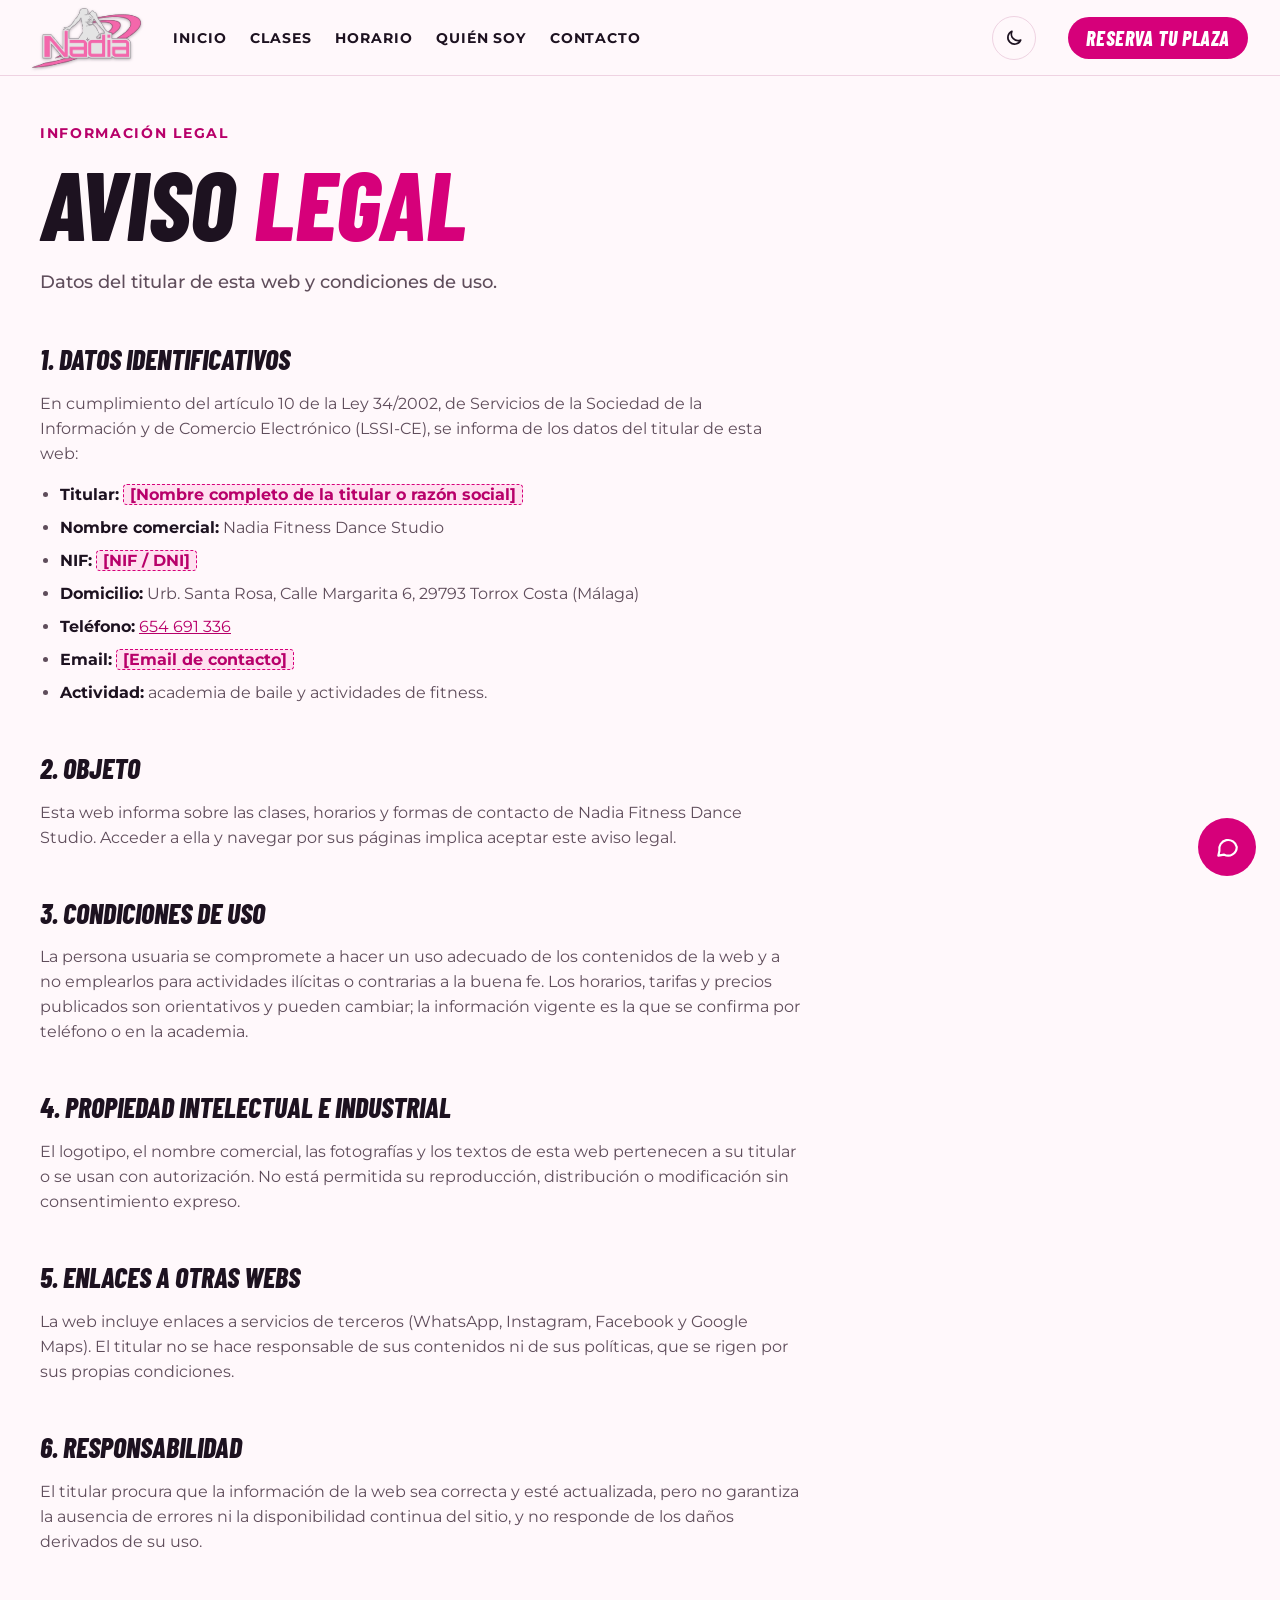
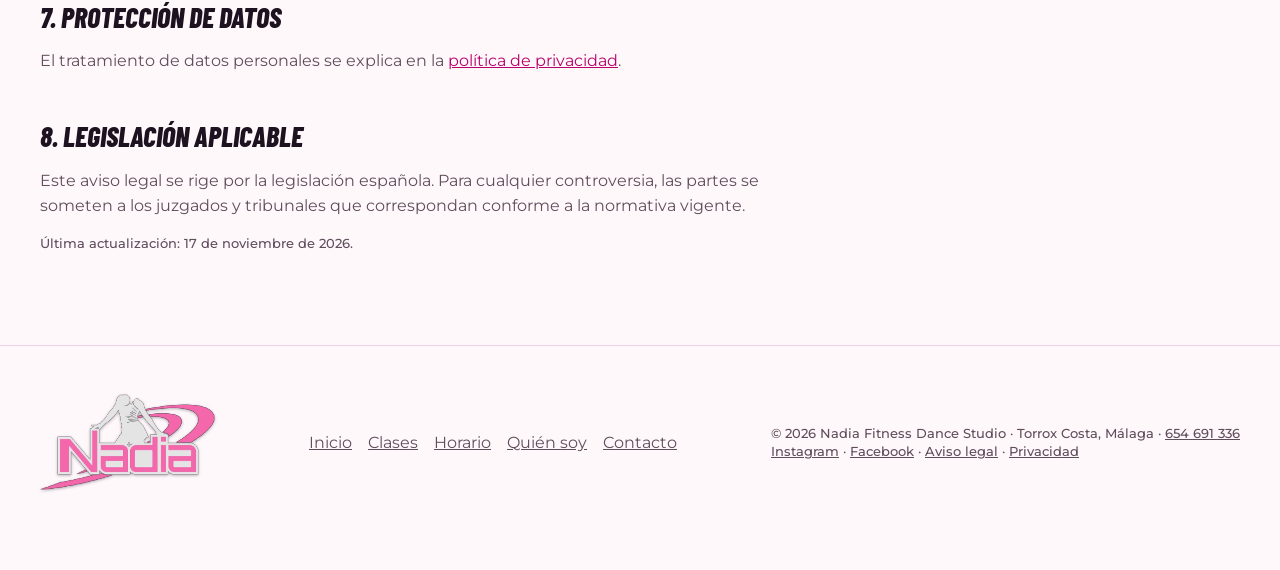
==== aviso-legal/index.html @ 94bebc9e "Softer dark background and no accent collisions in headings - Dark theme: #050505 -> #161215 (bg), #" ====
<!doctype html>
<html lang="es">
<head>
<meta charset="utf-8">
<meta name="viewport" content="width=device-width, initial-scale=1">
<title>Aviso legal | Nadia Fitness Dance Studio</title>
<meta name="description" content="Aviso legal de la web de Nadia Fitness Dance Studio, academia de baile y fitness en Torrox Costa (Málaga).">
<link rel="canonical" href="https://negimaru.github.io/nadia-fitness/aviso-legal/">
<!-- TODO: remove noindex once the placeholders are filled in -->
<meta name="robots" content="noindex">
<meta name="theme-color" content="#161215">
<meta property="og:type" content="website">
<meta property="og:locale" content="es_ES">
<meta property="og:site_name" content="Nadia Fitness Dance Studio">
<meta property="og:title" content="Aviso legal | Nadia Fitness Dance Studio">
<meta property="og:description" content="Aviso legal de la web de Nadia Fitness Dance Studio, academia de baile y fitness en Torrox Costa (Málaga).">
<meta property="og:url" content="https://negimaru.github.io/nadia-fitness/aviso-legal/">
<meta property="og:image" content="https://negimaru.github.io/nadia-fitness/assets/img/og-nadia-fitness.jpg">
<meta property="og:image:width" content="1200">
<meta property="og:image:height" content="630">
<meta property="og:image:alt" content="Logotipo de Nadia Fitness Dance Studio sobre bailarines">
<meta name="twitter:card" content="summary_large_image">
<link rel="icon" href="../assets/img/favicon.svg?v=2" type="image/svg+xml">
<link rel="apple-touch-icon" href="../assets/img/apple-touch-icon.png">
<link rel="manifest" href="../site.webmanifest">
<script>try{var t=localStorage.getItem("nf-theme");if(t)document.documentElement.setAttribute("data-theme",t)}catch(e){}</script>
<link rel="preload" href="../assets/fonts/montserrat-var-normal-latin.woff2" as="font" type="font/woff2" crossorigin>
<link rel="preload" href="../assets/fonts/barlow-condensed-800-italic-latin.woff2" as="font" type="font/woff2" crossorigin>
<link rel="stylesheet" href="../assets/css/fonts.css?v=1">
<link rel="stylesheet" href="../assets/css/styles.css?v=19">
<script type="application/ld+json">{"@context": "https://schema.org", "@type": "SportsActivityLocation", "name": "Nadia Fitness Dance Studio", "description": "Academia de baile y fitness en Torrox Costa: grupos de dance por niveles, Fitdance, PowerHIIT y Aquafitness.", "url": "https://negimaru.github.io/nadia-fitness/", "telephone": "+34654691336", "image": "https://negimaru.github.io/nadia-fitness/assets/img/og-nadia-fitness.jpg", "address": {"@type": "PostalAddress", "streetAddress": "Urb. Santa Rosa, Calle Margarita 6", "postalCode": "29793", "addressLocality": "Torrox Costa", "addressRegion": "Málaga", "addressCountry": "ES"}, "geo": {"@type": "GeoCoordinates", "latitude": 36.734952643097586, "longitude": -3.973681796403784}, "hasMap": "https://maps.app.goo.gl/jp69zpacG6Zni4Du5", "openingHoursSpecification": [{"@type": "OpeningHoursSpecification", "dayOfWeek": ["Monday", "Tuesday", "Wednesday", "Thursday", "Friday"], "opens": "09:30", "closes": "21:30"}], "areaServed": ["Torrox", "Torrox Costa", "Nerja", "Algarrobo"], "sameAs": ["https://www.instagram.com/nadiafitnessdancestudio/", "https://www.facebook.com/profile.php?id=61571423443783"]}</script>
</head>
<body>
<a class="skip" href="#main">Saltar al contenido</a>
<header class="nf-nav">
<a class="nf-logo" href="../"><img src="../assets/img/logo.png?v=3" alt="Nadia Fitness Dance Studio, inicio" width="110" height="60"></a>
<nav aria-label="Principal" style="display:contents">
<button class="nf-menu" type="button" aria-expanded="false" aria-controls="menu" aria-label="Abrir menú"><svg viewBox="0 0 24 24" fill="none" stroke="currentColor" stroke-width="2" stroke-linecap="round" aria-hidden="true"><path d="M4 7h16M4 12h16M4 17h16"/></svg></button>
<ul id="menu">
<li><a href="../">Inicio</a></li>
<li><a href="../clases/">Clases</a></li>
<li><a href="../horario/">Horario</a></li>
<li><a href="../quien-soy/">Quién soy</a></li>
<li><a href="../contacto/">Contacto</a></li>
</ul>
</nav>
<button class="nf-theme" type="button" aria-label="Cambiar modo de color"><svg class="i-sun" viewBox="0 0 24 24" fill="none" stroke="currentColor" stroke-width="2" stroke-linecap="round" aria-hidden="true"><circle cx="12" cy="12" r="4"/><path d="M12 2v2M12 20v2M4.9 4.9l1.4 1.4M17.7 17.7l1.4 1.4M2 12h2M20 12h2M4.9 19.1l1.4-1.4M17.7 6.3l1.4-1.4"/></svg><svg class="i-moon" viewBox="0 0 24 24" fill="none" stroke="currentColor" stroke-width="2" stroke-linecap="round" stroke-linejoin="round" aria-hidden="true"><path d="M20 14.5A8 8 0 0 1 9.5 4a8 8 0 1 0 10.5 10.5z"/></svg></button>
<a class="nf-btn nf-btn-primary nf-btn-sm nf-nav-cta" href="../contacto/">Reserva tu plaza</a>
</header>
<main id="main">
<section class="nf-page-hero"><div class="nf-wrap">
<p class="nf-eyebrow">Información legal</p>
<h1 class="nf-d nf-h1">Aviso <span class="nf-pink">legal</span></h1>
<p class="nf-lead">Datos del titular de esta web y condiciones de uso.</p>
</div></section>
<section class="nf-section"><div class="nf-wrap nf-prose">
<!-- TODO: fill in the highlighted placeholders (.nf-placeholder) with the owner's details -->
<h2>1. Datos identificativos</h2>
<p>En cumplimiento del artículo 10 de la Ley 34/2002, de Servicios de la Sociedad de la Información y de Comercio Electrónico (LSSI-CE), se informa de los datos del titular de esta web:</p>
<ul>
<li><b>Titular:</b> <mark class="nf-placeholder">[Nombre completo de la titular o razón social]</mark></li>
<li><b>Nombre comercial:</b> Nadia Fitness Dance Studio</li>
<li><b>NIF:</b> <mark class="nf-placeholder">[NIF / DNI]</mark></li>
<li><b>Domicilio:</b> Urb. Santa Rosa, Calle Margarita 6, 29793 Torrox Costa (Málaga)</li>
<li><b>Teléfono:</b> <a href="tel:+34654691336">654 691 336</a></li>
<li><b>Email:</b> <mark class="nf-placeholder">[Email de contacto]</mark></li>
<li><b>Actividad:</b> academia de baile y actividades de fitness.</li>
</ul>
<h2>2. Objeto</h2>
<p>Esta web informa sobre las clases, horarios y formas de contacto de Nadia Fitness Dance Studio. Acceder a ella y navegar por sus páginas implica aceptar este aviso legal.</p>
<h2>3. Condiciones de uso</h2>
<p>La persona usuaria se compromete a hacer un uso adecuado de los contenidos de la web y a no emplearlos para actividades ilícitas o contrarias a la buena fe. Los horarios, tarifas y precios publicados son orientativos y pueden cambiar; la información vigente es la que se confirma por teléfono o en la academia.</p>
<h2>4. Propiedad intelectual e industrial</h2>
<p>El logotipo, el nombre comercial, las fotografías y los textos de esta web pertenecen a su titular o se usan con autorización. No está permitida su reproducción, distribución o modificación sin consentimiento expreso.</p>
<h2>5. Enlaces a otras webs</h2>
<p>La web incluye enlaces a servicios de terceros (WhatsApp, Instagram, Facebook y Google Maps). El titular no se hace responsable de sus contenidos ni de sus políticas, que se rigen por sus propias condiciones.</p>
<h2>6. Responsabilidad</h2>
<p>El titular procura que la información de la web sea correcta y esté actualizada, pero no garantiza la ausencia de errores ni la disponibilidad continua del sitio, y no responde de los daños derivados de su uso.</p>
<h2>7. Protección de datos</h2>
<p>El tratamiento de datos personales se explica en la <a href="../privacidad/">política de privacidad</a>.</p>
<h2>8. Legislación aplicable</h2>
<p>Este aviso legal se rige por la legislación española. Para cualquier controversia, las partes se someten a los juzgados y tribunales que correspondan conforme a la normativa vigente.</p>
<p class="nf-small">Última actualización: 17 de noviembre de 2026.</p>
</div></section>
</main>
<footer class="nf-footer">
<div class="nf-wrap nf-footer-in">
<a class="nf-logo nf-logo-footer" href="../"><img src="../assets/img/logo.png?v=3" alt="Nadia Fitness Dance Studio, inicio" width="176" height="96"></a>
<nav aria-label="Pie"><ul><li><a href="../">Inicio</a></li><li><a href="../clases/">Clases</a></li><li><a href="../horario/">Horario</a></li><li><a href="../quien-soy/">Quién soy</a></li><li><a href="../contacto/">Contacto</a></li></ul></nav>
<p class="nf-small">© <span id="year">2026</span> Nadia Fitness Dance Studio · Torrox Costa, Málaga · <a href="tel:+34654691336">654 691 336</a><br>
<a href="https://www.instagram.com/nadiafitnessdancestudio/" rel="noopener">Instagram</a> · <a href="https://www.facebook.com/profile.php?id=61571423443783" rel="noopener">Facebook</a> · <a href="../aviso-legal/">Aviso legal</a> · <a href="../privacidad/">Privacidad</a></p>
</div>
</footer>
<a class="nf-fab" href="https://wa.me/34654691336?text=%C2%A1Hola!%20Quiero%20informaci%C3%B3n%20sobre%20las%20clases." target="_blank" rel="noopener" aria-label="Escríbenos por WhatsApp"><svg viewBox="0 0 24 24" fill="none" stroke="currentColor" stroke-width="2" stroke-linecap="round" stroke-linejoin="round" aria-hidden="true"><path d="M21 12a8 8 0 0 1-11.6 7.1L4 20l1-4.6A8 8 0 1 1 21 12z"/></svg></a>
<nav class="nf-mbar" aria-label="Contacto rápido">
<a class="nf-mbar-call" href="tel:+34654691336"><svg viewBox="0 0 24 24" fill="none" stroke="currentColor" stroke-width="2.2" stroke-linecap="round" stroke-linejoin="round" aria-hidden="true"><path d="M5 4h4l2 5-2.5 1.5a11 11 0 0 0 5 5L15 13l5 2v4a2 2 0 0 1-2 2A16 16 0 0 1 3 6a2 2 0 0 1 2-2z"/></svg><span>Llamar</span></a>
<a class="nf-mbar-wa" href="https://wa.me/34654691336?text=%C2%A1Hola!%20Quiero%20informaci%C3%B3n%20sobre%20las%20clases." target="_blank" rel="noopener"><svg viewBox="0 0 24 24" fill="none" stroke="currentColor" stroke-width="2" stroke-linecap="round" stroke-linejoin="round" aria-hidden="true"><path d="M21 12a8 8 0 0 1-11.6 7.1L4 20l1-4.6A8 8 0 1 1 21 12z"/></svg><span>WhatsApp</span></a>
</nav>
<script src="../assets/js/main.js?v=9" defer></script>
</body>
</html>
---- assets/css/fonts.css ----
/* Self-hosted Google Fonts (SIL Open Font License 1.1): Barlow Condensed, Montserrat. Subsets: latin, latin-ext. */
/* latin-ext */
@font-face {
  font-family: 'Barlow Condensed';
  font-style: italic;
  font-weight: 700;
  font-display: swap;
  src: url(../fonts/barlow-condensed-700-italic-latin-ext.woff2) format('woff2');
  unicode-range: U+0100-02BA, U+02BD-02C5, U+02C7-02CC, U+02CE-02D7, U+02DD-02FF, U+0304, U+0308, U+0329, U+1D00-1DBF, U+1E00-1E9F, U+1EF2-1EFF, U+2020, U+20A0-20AB, U+20AD-20C4, U+2113, U+2C60-2C7F, U+A720-A7FF;
}
/* latin */
@font-face {
  font-family: 'Barlow Condensed';
  font-style: italic;
  font-weight: 700;
  font-display: swap;
  src: url(../fonts/barlow-condensed-700-italic-latin.woff2) format('woff2');
  unicode-range: U+0000-00FF, U+0131, U+0152-0153, U+02BB-02BC, U+02C6, U+02DA, U+02DC, U+0304, U+0308, U+0329, U+2000-206F, U+20AC, U+2122, U+2191, U+2193, U+2212, U+2215, U+FEFF, U+FFFD;
}
/* latin-ext */
@font-face {
  font-family: 'Barlow Condensed';
  font-style: italic;
  font-weight: 800;
  font-display: swap;
  src: url(../fonts/barlow-condensed-800-italic-latin-ext.woff2) format('woff2');
  unicode-range: U+0100-02BA, U+02BD-02C5, U+02C7-02CC, U+02CE-02D7, U+02DD-02FF, U+0304, U+0308, U+0329, U+1D00-1DBF, U+1E00-1E9F, U+1EF2-1EFF, U+2020, U+20A0-20AB, U+20AD-20C4, U+2113, U+2C60-2C7F, U+A720-A7FF;
}
/* latin */
@font-face {
  font-family: 'Barlow Condensed';
  font-style: italic;
  font-weight: 800;
  font-display: swap;
  src: url(../fonts/barlow-condensed-800-italic-latin.woff2) format('woff2');
  unicode-range: U+0000-00FF, U+0131, U+0152-0153, U+02BB-02BC, U+02C6, U+02DA, U+02DC, U+0304, U+0308, U+0329, U+2000-206F, U+20AC, U+2122, U+2191, U+2193, U+2212, U+2215, U+FEFF, U+FFFD;
}
/* latin-ext */
@font-face {
  font-family: 'Barlow Condensed';
  font-style: normal;
  font-weight: 700;
  font-display: swap;
  src: url(../fonts/barlow-condensed-700-normal-latin-ext.woff2) format('woff2');
  unicode-range: U+0100-02BA, U+02BD-02C5, U+02C7-02CC, U+02CE-02D7, U+02DD-02FF, U+0304, U+0308, U+0329, U+1D00-1DBF, U+1E00-1E9F, U+1EF2-1EFF, U+2020, U+20A0-20AB, U+20AD-20C4, U+2113, U+2C60-2C7F, U+A720-A7FF;
}
/* latin */
@font-face {
  font-family: 'Barlow Condensed';
  font-style: normal;
  font-weight: 700;
  font-display: swap;
  src: url(../fonts/barlow-condensed-700-normal-latin.woff2) format('woff2');
  unicode-range: U+0000-00FF, U+0131, U+0152-0153, U+02BB-02BC, U+02C6, U+02DA, U+02DC, U+0304, U+0308, U+0329, U+2000-206F, U+20AC, U+2122, U+2191, U+2193, U+2212, U+2215, U+FEFF, U+FFFD;
}
/* latin-ext */
@font-face {
  font-family: 'Barlow Condensed';
  font-style: normal;
  font-weight: 800;
  font-display: swap;
  src: url(../fonts/barlow-condensed-800-normal-latin-ext.woff2) format('woff2');
  unicode-range: U+0100-02BA, U+02BD-02C5, U+02C7-02CC, U+02CE-02D7, U+02DD-02FF, U+0304, U+0308, U+0329, U+1D00-1DBF, U+1E00-1E9F, U+1EF2-1EFF, U+2020, U+20A0-20AB, U+20AD-20C4, U+2113, U+2C60-2C7F, U+A720-A7FF;
}
/* latin */
@font-face {
  font-family: 'Barlow Condensed';
  font-style: normal;
  font-weight: 800;
  font-display: swap;
  src: url(../fonts/barlow-condensed-800-normal-latin.woff2) format('woff2');
  unicode-range: U+0000-00FF, U+0131, U+0152-0153, U+02BB-02BC, U+02C6, U+02DA, U+02DC, U+0304, U+0308, U+0329, U+2000-206F, U+20AC, U+2122, U+2191, U+2193, U+2212, U+2215, U+FEFF, U+FFFD;
}
/* latin-ext */
@font-face {
  font-family: 'Montserrat';
  font-style: normal;
  font-weight: 400;
  font-display: swap;
  src: url(../fonts/montserrat-var-normal-latin-ext.woff2) format('woff2');
  unicode-range: U+0100-02BA, U+02BD-02C5, U+02C7-02CC, U+02CE-02D7, U+02DD-02FF, U+0304, U+0308, U+0329, U+1D00-1DBF, U+1E00-1E9F, U+1EF2-1EFF, U+2020, U+20A0-20AB, U+20AD-20C4, U+2113, U+2C60-2C7F, U+A720-A7FF;
}
/* latin */
@font-face {
  font-family: 'Montserrat';
  font-style: normal;
  font-weight: 400;
  font-display: swap;
  src: url(../fonts/montserrat-var-normal-latin.woff2) format('woff2');
  unicode-range: U+0000-00FF, U+0131, U+0152-0153, U+02BB-02BC, U+02C6, U+02DA, U+02DC, U+0304, U+0308, U+0329, U+2000-206F, U+20AC, U+2122, U+2191, U+2193, U+2212, U+2215, U+FEFF, U+FFFD;
}
/* latin-ext */
@font-face {
  font-family: 'Montserrat';
  font-style: normal;
  font-weight: 500;
  font-display: swap;
  src: url(../fonts/montserrat-var-normal-latin-ext.woff2) format('woff2');
  unicode-range: U+0100-02BA, U+02BD-02C5, U+02C7-02CC, U+02CE-02D7, U+02DD-02FF, U+0304, U+0308, U+0329, U+1D00-1DBF, U+1E00-1E9F, U+1EF2-1EFF, U+2020, U+20A0-20AB, U+20AD-20C4, U+2113, U+2C60-2C7F, U+A720-A7FF;
}
/* latin */
@font-face {
  font-family: 'Montserrat';
  font-style: normal;
  font-weight: 500;
  font-display: swap;
  src: url(../fonts/montserrat-var-normal-latin.woff2) format('woff2');
  unicode-range: U+0000-00FF, U+0131, U+0152-0153, U+02BB-02BC, U+02C6, U+02DA, U+02DC, U+0304, U+0308, U+0329, U+2000-206F, U+20AC, U+2122, U+2191, U+2193, U+2212, U+2215, U+FEFF, U+FFFD;
}
/* latin-ext */
@font-face {
  font-family: 'Montserrat';
  font-style: normal;
  font-weight: 600;
  font-display: swap;
  src: url(../fonts/montserrat-var-normal-latin-ext.woff2) format('woff2');
  unicode-range: U+0100-02BA, U+02BD-02C5, U+02C7-02CC, U+02CE-02D7, U+02DD-02FF, U+0304, U+0308, U+0329, U+1D00-1DBF, U+1E00-1E9F, U+1EF2-1EFF, U+2020, U+20A0-20AB, U+20AD-20C4, U+2113, U+2C60-2C7F, U+A720-A7FF;
}
/* latin */
@font-face {
  font-family: 'Montserrat';
  font-style: normal;
  font-weight: 600;
  font-display: swap;
  src: url(../fonts/montserrat-var-normal-latin.woff2) format('woff2');
  unicode-range: U+0000-00FF, U+0131, U+0152-0153, U+02BB-02BC, U+02C6, U+02DA, U+02DC, U+0304, U+0308, U+0329, U+2000-206F, U+20AC, U+2122, U+2191, U+2193, U+2212, U+2215, U+FEFF, U+FFFD;
}
/* latin-ext */
@font-face {
  font-family: 'Montserrat';
  font-style: normal;
  font-weight: 700;
  font-display: swap;
  src: url(../fonts/montserrat-var-normal-latin-ext.woff2) format('woff2');
  unicode-range: U+0100-02BA, U+02BD-02C5, U+02C7-02CC, U+02CE-02D7, U+02DD-02FF, U+0304, U+0308, U+0329, U+1D00-1DBF, U+1E00-1E9F, U+1EF2-1EFF, U+2020, U+20A0-20AB, U+20AD-20C4, U+2113, U+2C60-2C7F, U+A720-A7FF;
}
/* latin */
@font-face {
  font-family: 'Montserrat';
  font-style: normal;
  font-weight: 700;
  font-display: swap;
  src: url(../fonts/montserrat-var-normal-latin.woff2) format('woff2');
  unicode-range: U+0000-00FF, U+0131, U+0152-0153, U+02BB-02BC, U+02C6, U+02DA, U+02DC, U+0304, U+0308, U+0329, U+2000-206F, U+20AC, U+2122, U+2191, U+2193, U+2212, U+2215, U+FEFF, U+FFFD;
}
/* latin-ext */
@font-face {
  font-family: 'Montserrat';
  font-style: normal;
  font-weight: 800;
  font-display: swap;
  src: url(../fonts/montserrat-var-normal-latin-ext.woff2) format('woff2');
  unicode-range: U+0100-02BA, U+02BD-02C5, U+02C7-02CC, U+02CE-02D7, U+02DD-02FF, U+0304, U+0308, U+0329, U+1D00-1DBF, U+1E00-1E9F, U+1EF2-1EFF, U+2020, U+20A0-20AB, U+20AD-20C4, U+2113, U+2C60-2C7F, U+A720-A7FF;
}
/* latin */
@font-face {
  font-family: 'Montserrat';
  font-style: normal;
  font-weight: 800;
  font-display: swap;
  src: url(../fonts/montserrat-var-normal-latin.woff2) format('woff2');
  unicode-range: U+0000-00FF, U+0131, U+0152-0153, U+02BB-02BC, U+02C6, U+02DA, U+02DC, U+0304, U+0308, U+0329, U+2000-206F, U+20AC, U+2122, U+2191, U+2193, U+2212, U+2215, U+FEFF, U+FFFD;
}
---- assets/css/styles.css ----
/* Nadia Fitness Dance Studio — site styles.
   Design tokens and components of the «Nadia Fitness» design system. */

/* ---------- Tokens ---------- */
:root {
  --bg: #161215; --bg-alt: #1D171B; --surface: #252025; --line: #3D3239;
  --ink: #ffffff; --ink-muted: #bfb8bc;
  --pink: #C92C7A; --on-pink: #ffffff; --pink-text: #F06AAE; --pink-light: #f05492; --on-pink-light: #000000; --pink-soft: #2e0a1f;
  --purple: #84006c; --on-purple: #ffffff; --violet: #c77dbf;
  --pill: #ddd9d9; --on-pill: #141014; --focus: #F06AAE;
  --black: #000000; --white: #ffffff;
  --font-display: "Barlow Condensed", "Arial Narrow", sans-serif;
  --font-sans: "Montserrat", system-ui, sans-serif;
  --space-1: 4px; --space-2: 8px; --space-3: 12px; --space-4: 16px; --space-6: 24px; --space-8: 32px; --space-12: 48px; --space-24: 96px;
  --radius-sm: 6px; --radius-lg: 20px; --radius-pill: 999px;
  --glow-pink: none; --glow-purple: none;
  --pink-hover: #ff7cbd; --on-violet: #000000; --halo: var(--purple); --empty: rgba(255,255,255,.07); --shadow: 0 8px 24px rgba(0,0,0,.45);
  --photo: radial-gradient(60% 55% at 50% 30%, var(--pink) 0%, var(--purple) 45%, var(--bg) 100%);
  --photo-aqua: radial-gradient(70% 60% at 50% 20%, var(--violet) 0%, var(--purple) 55%, var(--bg) 100%);
  --photo-bar: linear-gradient(var(--pink), var(--violet), var(--purple)); --photo-glow: var(--glow-pink);
  --map-filter: invert(.92) hue-rotate(180deg) saturate(.6) brightness(.95);
  color-scheme: dark;
  --container-max: 1200px; --nav-height: 76px; --skew: -10deg;
  --section-y: 80px; --section-y-tight: 56px; --head-gap: 32px;
}

/* Light theme: applied when the OS prefers light (and dark was not chosen), or when light is chosen with the toggle */
@media (prefers-color-scheme: light) {
  :root:not([data-theme="dark"]) {
    --bg: #fff8fb; --bg-alt: #fcecf4; --surface: #ffffff; --line: #efd3e2;
    --ink: #1d1220; --ink-muted: #5f4d5b;
    --pink: #d6007a; --on-pink: #ffffff; --pink-text: #b8006a; --pink-hover: #8f0052; --pink-light: #f05492; --on-pink-light: #000000; --pink-soft: #ffe1f0;
    --purple: #84006c; --on-purple: #ffffff; --violet: #9a4d92; --on-violet: #ffffff; --halo: #f6a9d3;
    --pill: #f3e7ee; --on-pill: #1d1220; --focus: #b8006a;
    --empty: rgba(29,18,32,.12); --shadow: 0 8px 22px rgba(120,0,80,.14);
    --glow-pink: none; --glow-purple: none;
    --photo: radial-gradient(55% 45% at 50% 22%, rgba(255,255,255,.85) 0%, rgba(255,255,255,0) 100%), radial-gradient(90% 75% at 50% 15%, #ff8cc6 0%, rgba(255,140,198,0) 70%), linear-gradient(170deg, #ffd9ec 0%, #fbc4e0 50%, #f3d3ec 100%);
  --photo-aqua: radial-gradient(55% 45% at 50% 22%, rgba(255,255,255,.85) 0%, rgba(255,255,255,0) 100%), radial-gradient(90% 75% at 50% 15%, #c9a6f0 0%, rgba(201,166,240,0) 70%), linear-gradient(170deg, #e7dcfb 0%, #d9ccf5 50%, #f0dcf0 100%);
  --photo-bar: linear-gradient(#ffffff, #ff8cc6 60%, #e05aa5); --photo-glow: 0 0 14px rgba(255,255,255,.9), 0 0 24px rgba(240,84,146,.45);
  --map-filter: none;
  color-scheme: light;
  }
}
:root[data-theme="light"] {
  --bg: #fff8fb; --bg-alt: #fcecf4; --surface: #ffffff; --line: #efd3e2;
  --ink: #1d1220; --ink-muted: #5f4d5b;
  --pink: #d6007a; --on-pink: #ffffff; --pink-text: #b8006a; --pink-hover: #8f0052; --pink-light: #f05492; --on-pink-light: #000000; --pink-soft: #ffe1f0;
  --purple: #84006c; --on-purple: #ffffff; --violet: #9a4d92; --on-violet: #ffffff; --halo: #f6a9d3;
  --pill: #f3e7ee; --on-pill: #1d1220; --focus: #b8006a;
  --empty: rgba(29,18,32,.12); --shadow: 0 8px 22px rgba(120,0,80,.14);
  --glow-pink: none; --glow-purple: none;
  --photo: radial-gradient(55% 45% at 50% 22%, rgba(255,255,255,.85) 0%, rgba(255,255,255,0) 100%), radial-gradient(90% 75% at 50% 15%, #ff8cc6 0%, rgba(255,140,198,0) 70%), linear-gradient(170deg, #ffd9ec 0%, #fbc4e0 50%, #f3d3ec 100%);
  --photo-aqua: radial-gradient(55% 45% at 50% 22%, rgba(255,255,255,.85) 0%, rgba(255,255,255,0) 100%), radial-gradient(90% 75% at 50% 15%, #c9a6f0 0%, rgba(201,166,240,0) 70%), linear-gradient(170deg, #e7dcfb 0%, #d9ccf5 50%, #f0dcf0 100%);
  --photo-bar: linear-gradient(#ffffff, #ff8cc6 60%, #e05aa5); --photo-glow: 0 0 14px rgba(255,255,255,.9), 0 0 24px rgba(240,84,146,.45);
  --map-filter: none;
  color-scheme: light;
}

/* ---------- Base ---------- */
*, *::before, *::after { box-sizing: border-box; }
html { scroll-behavior: smooth; }
body { margin: 0; font-family: var(--font-sans); font-size: 16px; line-height: 25px; color: var(--ink); background: var(--bg); -webkit-font-smoothing: antialiased; }
img { max-width: 100%; height: auto; }
a { color: var(--pink-text); }
a:hover { color: var(--pink-hover); }
:focus-visible { outline: 2px solid var(--focus); outline-offset: 2px; }
.sr-only { position: absolute; width: 1px; height: 1px; padding: 0; margin: -1px; overflow: hidden; clip: rect(0,0,0,0); white-space: nowrap; border: 0; }
.skip { position: absolute; left: -9999px; top: 0; z-index: 100; background: var(--pink); color: var(--on-pink); padding: 12px 16px; }
.skip:focus { left: 16px; top: 16px; }
@media (prefers-reduced-motion: reduce) { html { scroll-behavior: auto; } * { transition: none !important; } }

.nf-row { display: flex; flex-wrap: wrap; gap: var(--space-3); align-items: center; }

/* ---------- Typography ---------- */
.nf-d { font-family: var(--font-display); font-weight: 800; font-style: italic; text-transform: uppercase; margin: 0; }
.nf-h1 { font-size: 96px; line-height: 1.02; }
.nf-h2 { font-size: 64px; line-height: 1.05; }
.nf-h3 { font-size: 32px; line-height: 1; }
.nf-pink { color: var(--pink); }
.nf-eyebrow { font: 700 14px/18px var(--font-sans); letter-spacing: .12em; text-transform: uppercase; color: var(--pink-text); margin: 0 0 var(--space-3); }
.nf-lead { font-size: 18px; line-height: 28px; font-weight: 500; color: var(--ink-muted); margin: var(--space-4) 0 0; max-width: 620px; }
.nf-small { font-size: 13px; line-height: 18px; font-weight: 500; color: var(--ink-muted); }

/* ---------- Slanted tag ---------- */
.nf-tag { display: inline-block; background: var(--pink); color: var(--on-pink); transform: skewX(var(--skew)); padding: 6px 16px; border-radius: 4px; }
.nf-tag > span { display: inline-block; transform: skewX(10deg); font: italic 800 20px/1 var(--font-display); text-transform: uppercase; letter-spacing: .02em; }
.nf-tag-outline { background: transparent; box-shadow: inset 0 0 0 2px var(--pink); color: var(--ink); }

/* ---------- Buttons ---------- */
.nf-btn { display: inline-flex; align-items: center; justify-content: center; gap: var(--space-2); height: 52px; padding: 0 var(--space-6); border-radius: var(--radius-pill); border: 2px solid transparent; font: italic 800 20px/1 var(--font-display); text-transform: uppercase; letter-spacing: .03em; text-decoration: none; cursor: pointer; transition: transform .15s ease, box-shadow .15s ease; }
.nf-btn:hover { transform: translateY(-1px); }
.nf-btn-primary { background: var(--pink); color: var(--on-pink); box-shadow: var(--glow-pink); }
.nf-btn-primary:hover { color: var(--on-pink); }
.nf-btn-outline { background: transparent; color: var(--ink); border-color: var(--pink); }
.nf-btn-outline:hover { color: var(--ink); }
.nf-btn-sm { height: 42px; padding: 0 var(--space-4); }
.nf-btn svg { width: 20px; height: 20px; flex: none; }

/* ---------- Chip: a plain label, not a button ---------- */
.nf-chip { display: inline-block; font: 700 12px/16px var(--font-sans); letter-spacing: .08em; text-transform: uppercase; color: var(--pink-text); align-self: flex-start; }
.nf-chip-violet { color: var(--violet); }

/* ---------- Logo ---------- */
.nf-logo { display: inline-flex; flex-direction: column; align-items: center; text-decoration: none; line-height: 1; flex: none; }
.nf-logo img { display: block; height: 60px; width: auto; }
.nf-logo-footer img { height: 96px; }

/* ---------- Navigation ---------- */
.nf-nav { position: sticky; top: 0; z-index: 10; height: var(--nav-height); display: flex; align-items: center; gap: var(--space-8); padding: 0 var(--space-8); background: var(--bg); border-bottom: 1px solid var(--line); }
.nf-nav ul { display: flex; gap: var(--space-6); list-style: none; margin: 0 auto 0 0; padding: 0; }
.nf-nav ul a { font: 700 14px/18px var(--font-sans); letter-spacing: .06em; text-transform: uppercase; color: var(--ink); text-decoration: none; padding: var(--space-2) 0; border-bottom: 2px solid transparent; }
.nf-nav ul a:hover { color: var(--pink-text); }
.nf-nav ul a[aria-current="page"] { color: var(--pink-text); border-bottom-color: var(--pink); }
.nf-menu { display: none; width: 44px; height: 44px; margin-left: auto; place-items: center; background: transparent; border: 1px solid var(--line); border-radius: var(--radius-sm); color: var(--ink); cursor: pointer; }
.nf-menu svg { width: 24px; height: 24px; }
.nf-theme { width: 44px; height: 44px; display: grid; place-items: center; flex: none; background: transparent; border: 1px solid var(--line); border-radius: var(--radius-pill); color: var(--ink); cursor: pointer; transition: border-color .15s ease, color .15s ease; }
.nf-theme:hover { border-color: var(--pink); color: var(--pink-text); }
.nf-theme svg { width: 20px; height: 20px; }
.nf-theme .i-moon, [data-theme="light"] .nf-theme .i-sun { display: none; }
[data-theme="light"] .nf-theme .i-moon { display: block; }
[data-theme="light"] .nf-logo img { filter: drop-shadow(0 0 .6px rgba(29,18,32,.9)) drop-shadow(0 1px 1.5px rgba(29,18,32,.35)); }

/* ---------- Phone link (an outline button, not a second pink fill) ---------- */
.nf-phone { display: inline-flex; align-items: center; gap: var(--space-2); height: 52px; padding: 0 var(--space-6); border: 2px solid var(--pink); border-radius: var(--radius-pill); color: var(--ink); text-decoration: none; }
.nf-phone:hover { color: var(--ink); background: color-mix(in srgb, var(--pink) 12%, transparent); }
.nf-phone i { display: grid; place-items: center; color: var(--pink-text); }
.nf-phone i svg { width: 20px; height: 20px; }
.nf-phone b { font: italic 800 22px/1 var(--font-display); letter-spacing: .02em; }

/* ---------- Photo placeholder (studio light) ---------- */
.nf-photo { position: relative; overflow: hidden; border-radius: var(--radius-lg); background: var(--photo); }
.nf-photo::before, .nf-photo::after { content: ""; position: absolute; bottom: 14%; width: 6px; height: 46%; border-radius: var(--radius-pill); background: var(--photo-bar); box-shadow: var(--photo-glow); }
.nf-photo::before { left: 10%; } .nf-photo::after { right: 10%; }
.nf-photo-aqua { background: var(--photo-aqua); }
.nf-photo img { position: absolute; inset: 0; width: 100%; height: 100%; object-fit: cover; z-index: 1; }
.nf-photo-main { background: var(--black); }
.nf-photo-main img { object-position: 50% 22%; }

/* ---------- Hero ---------- */
.nf-hero { position: relative; overflow: hidden; }
.nf-hero-in { display: grid; grid-template-columns: 1.1fr 1fr; gap: var(--space-12); align-items: center; padding: 40px var(--space-8) var(--section-y); max-width: var(--container-max); margin: 0 auto; position: relative; }
.nf-hero .nf-photo { height: 520px; box-shadow: var(--glow-purple); }
.nf-actions { margin-top: var(--space-8); }
.nf-page-hero { padding: var(--space-12) var(--space-8) 0; position: relative; overflow: hidden; }
.nf-page-hero .nf-wrap { position: relative; }

/* ---------- Sections ---------- */
.nf-hero-tags { margin-top: var(--space-6); }
.nf-toolbar { justify-content: space-between; margin-bottom: var(--space-6); }
.nf-jump { margin-bottom: var(--head-gap); }
.nf-jump .nf-chip { text-decoration: none; padding: 8px 14px; border: 1px solid var(--line); border-radius: var(--radius-pill); color: var(--ink); letter-spacing: .04em; }
.nf-jump .nf-chip:hover { border-color: var(--pink); color: var(--ink); }
.nf-class-actions { margin-top: var(--space-2); }
.nf-contact-phone { margin-bottom: var(--space-8); }
.nf-section { padding: var(--section-y) var(--space-8); scroll-margin-top: var(--nav-height); }
.nf-page-hero + .nf-section { padding-top: calc(var(--head-gap) + 16px); }
.nf-section-alt { background: var(--bg-alt); }
.nf-wrap { max-width: var(--container-max); margin: 0 auto; }
.nf-section-head { margin-bottom: var(--head-gap); display: flex; justify-content: space-between; align-items: flex-end; gap: var(--space-8); flex-wrap: wrap; }

/* ---------- Class cards ---------- */
.nf-grid { display: grid; grid-template-columns: repeat(auto-fit, minmax(260px, 1fr)); gap: var(--space-6); }
.nf-card { background: var(--surface); border: 1px solid var(--line); border-radius: var(--radius-lg); overflow: hidden; display: flex; flex-direction: column; scroll-margin-top: calc(var(--nav-height) + 24px); }
.nf-card .nf-photo { border-radius: 0; height: 170px; }
.nf-card-body { padding: var(--space-6); display: flex; flex-direction: column; gap: var(--space-3); flex: 1; }
.nf-card-body p { margin: 0; color: var(--ink-muted); }
.nf-card-body h2, .nf-card-body h3 { font-size: 32px; line-height: 1; }
.nf-card-link { color: var(--ink); text-decoration: none; }
.nf-card-link:hover { color: var(--pink-text); }
.nf-meta { margin-top: auto; padding-top: var(--space-3); border-top: 1px solid var(--line); font: 600 13px/18px var(--font-sans); color: var(--ink-muted); }
.nf-meta ul { margin: 0; padding: 0; list-style: none; display: grid; gap: 4px; }
.nf-meta b { color: var(--ink); }

/* Class detail (Classes page) */
.nf-class { display: grid; grid-template-columns: 420px 1fr; background: var(--surface); border: 1px solid var(--line); border-radius: var(--radius-lg); overflow: hidden; scroll-margin-top: calc(var(--nav-height) + 24px); }
.nf-class .nf-photo { border-radius: 0; min-height: 280px; }
.nf-class-body { padding: var(--space-8); display: flex; flex-direction: column; gap: var(--space-4); }
.nf-class-body p { margin: 0; color: var(--ink-muted); }
.nf-class-list { display: grid; gap: var(--space-6); }
.nf-times { display: flex; flex-wrap: wrap; gap: var(--space-2); margin: 0; padding: 0; list-style: none; }
.nf-times li { border: 1px solid var(--line); color: var(--ink); border-radius: var(--radius-sm); padding: 4px 10px; font: 600 14px/18px var(--font-sans); font-variant-numeric: tabular-nums; }

/* ---------- Schedule ---------- */
.nf-sched-scroll { overflow-x: auto; border-radius: var(--radius-lg); }
.nf-sched-wrap { background: linear-gradient(180deg, var(--surface), var(--bg-alt)); border: 1px solid var(--line); border-radius: var(--radius-lg); padding: var(--space-4) var(--space-4) var(--space-3); min-width: 860px; }
.nf-schedule { width: 100%; border-collapse: separate; border-spacing: 6px; color: var(--ink); table-layout: fixed; }
.nf-schedule caption { text-align: left; }
.nf-schedule thead th { font: italic 800 22px/1 var(--font-display); letter-spacing: .02em; text-transform: uppercase; color: var(--ink); padding: 6px 4px 14px; text-align: left; border-bottom: 2px solid var(--line); }
.nf-schedule thead th:first-child { width: 92px; border-bottom-color: transparent; }
.nf-schedule th.k-slot { font: 700 11px/14px var(--font-sans); letter-spacing: .18em; text-transform: uppercase; color: var(--pink-text); text-align: left; vertical-align: middle; padding: 0 8px 0 4px; border-right: 2px solid var(--line); }
.nf-schedule td { border-radius: 12px; padding: 12px 14px 12px 16px; text-align: left; vertical-align: top; height: 76px; position: relative; transition: transform .15s ease, box-shadow .15s ease; }
.nf-schedule td::before { content: ""; position: absolute; left: 0; top: 10px; bottom: 10px; width: 3px; border-radius: 0 3px 3px 0; }
.nf-schedule td time { display: block; font: 600 12px/16px var(--font-sans); letter-spacing: .04em; font-variant-numeric: tabular-nums; margin-bottom: 4px; }
.nf-schedule td b { display: block; font: 700 14px/18px var(--font-sans); color: var(--ink); }
.nf-schedule td small { display: block; font: 500 12px/16px var(--font-sans); color: var(--ink-muted); margin-top: 2px; }
.nf-schedule .k-dance { background: rgba(242,0,133,.12); }
.nf-schedule .k-dance::before { background: var(--pink); }
.nf-schedule .k-dance time { color: var(--pink-text); }
.nf-schedule .k-fit { background: rgba(199,125,191,.12); }
.nf-schedule .k-fit::before { background: var(--violet); }
.nf-schedule .k-fit time { color: var(--violet); }
.nf-schedule .k-empty { background: transparent; border: 1px dashed var(--empty); }
.nf-schedule .k-empty::before { content: none; }
.nf-schedule th.k-slot, .nf-schedule thead th:first-child { position: sticky; left: 0; z-index: 1; background: var(--surface); }
@media (hover: hover) { .nf-schedule .k-dance:hover, .nf-schedule .k-fit:hover { transform: translateY(-2px); box-shadow: var(--shadow); } }
.nf-filter { margin-bottom: var(--space-4); }
.nf-picks { display: flex; flex-wrap: wrap; gap: var(--space-2); }
.nf-pick { --c: var(--ink-muted); appearance: none; cursor: pointer; display: inline-flex; align-items: center; gap: var(--space-2); min-height: 36px; padding: 0 14px; border-radius: var(--radius-pill); border: 1px solid var(--line); background: transparent; color: var(--ink); font: 600 13px/1 var(--font-sans); transition: background .15s ease, border-color .15s ease, color .15s ease, box-shadow .15s ease; }
.nf-pick::before { content: ""; width: 8px; height: 8px; border-radius: 50%; background: var(--c); }
.nf-pick.k-dance { --c: var(--pink); }
.nf-pick.k-fit { --c: var(--violet); }
.nf-pick:hover { border-color: var(--c); }
.nf-pick[aria-pressed="true"] { background: var(--c); border-color: var(--c); color: var(--on-violet); box-shadow: 0 0 16px color-mix(in srgb, var(--c) 55%, transparent); }
.nf-pick.k-dance[aria-pressed="true"] { color: var(--on-pink); }
.nf-pick[aria-pressed="true"]::before { background: currentColor; }
@media (max-width: 800px) { .nf-picks { flex-wrap: nowrap; overflow-x: auto; margin: 0 -16px; padding: 4px 16px 8px; scrollbar-width: none; } .nf-picks::-webkit-scrollbar { display: none; } .nf-pick { flex: none; } }
.nf-schedule td { transition: transform .15s ease, box-shadow .15s ease, opacity .2s ease, filter .2s ease; }
.nf-schedule.is-filtering td:not(.is-on) { opacity: .22; filter: grayscale(.6); }
.nf-schedule.is-filtering td.is-on { transform: scale(1.03); z-index: 2; }
.nf-schedule.is-filtering td.k-dance.is-on { background: rgba(242,0,133,.28); box-shadow: 0 0 0 1px var(--pink); }
.nf-schedule.is-filtering td.k-fit.is-on { background: rgba(199,125,191,.28); box-shadow: 0 0 0 1px var(--violet); }
/* Mobile schedule: day tabs + list (built by main.js from the table) */
.nf-agenda { display: none; }
@media (max-width: 800px) {
  .has-agenda > .nf-sched-scroll { display: none; }
  .has-agenda > .nf-agenda { display: block; }
}
.nf-days { position: sticky; top: var(--nav-height); z-index: 5; display: grid; grid-template-columns: repeat(5, minmax(0, 1fr)); gap: 4px; padding: 4px; margin-bottom: var(--space-4); background: var(--surface); border: 1px solid var(--line); border-radius: 16px; box-shadow: 0 6px 16px rgba(0,0,0,.12); }
.nf-day { appearance: none; cursor: pointer; display: flex; flex-direction: column; align-items: center; gap: 2px; padding: 8px 2px; border: 0; border-radius: 12px; background: transparent; color: var(--ink); position: relative; }
.nf-day b { font: italic 800 20px/1 var(--font-display); text-transform: uppercase; }
.nf-day span { font: 600 10px/12px var(--font-sans); color: var(--ink-muted); letter-spacing: .02em; }
.nf-day[aria-selected="true"] { background: var(--pink); color: var(--on-pink); box-shadow: var(--glow-pink); }
.nf-day[aria-selected="true"] span { color: var(--on-pink); opacity: .9; }
.nf-agenda.is-class .nf-day { opacity: .45; }
.nf-agenda.is-class .nf-day.has-class { opacity: 1; }
.nf-agenda.is-class .nf-day.has-class::after { content: ""; position: absolute; top: 6px; right: 8px; width: 7px; height: 7px; border-radius: 50%; background: var(--pink); }
.nf-agroup { font: 700 11px/14px var(--font-sans); letter-spacing: .18em; text-transform: uppercase; color: var(--pink-text); margin: var(--space-6) 0 var(--space-2); }
.nf-agroup:first-child { margin-top: var(--space-2); }
.nf-alist { list-style: none; margin: 0; padding: 0; display: grid; gap: var(--space-2); }
.nf-acard { display: grid; grid-template-columns: 64px 1fr auto; gap: var(--space-3); align-items: center; padding: 14px 14px 14px 0; border-radius: 14px; text-decoration: none; color: var(--ink); position: relative; overflow: hidden; }
.nf-acard:hover { color: var(--ink); }
.nf-acard::before { content: ""; position: absolute; left: 0; top: 0; bottom: 0; width: 4px; }
.nf-acard.k-dance { background: rgba(242,0,133,.12); }
.nf-acard.k-dance::before { background: var(--pink); }
.nf-acard.k-fit { background: rgba(199,125,191,.14); }
.nf-acard.k-fit::before { background: var(--violet); }
.nf-atime { display: flex; flex-direction: column; align-items: flex-end; font-variant-numeric: tabular-nums; }
.nf-atime b { font: italic 800 24px/1 var(--font-display); }
.nf-atime span { font: 600 12px/16px var(--font-sans); color: var(--ink-muted); margin-top: 2px; }
.nf-acard.k-dance .nf-atime b { color: var(--pink-text); }
.nf-acard.k-fit .nf-atime b { color: var(--violet); }
.nf-ainfo { min-width: 0; display: flex; flex-direction: column; gap: 2px; }
.nf-ainfo b { font: 700 16px/20px var(--font-sans); }
.nf-ainfo small { font: 500 13px/18px var(--font-sans); color: var(--ink-muted); }
.nf-acard i { font: 400 28px/1 var(--font-sans); color: var(--ink-muted); font-style: normal; }
.nf-aempty { color: var(--ink-muted); text-align: center; padding: var(--space-8) 0; }
.nf-legend { display: flex; gap: var(--space-4); align-items: center; }
.nf-legend span { display: inline-flex; gap: var(--space-2); align-items: center; }
.nf-legend i { width: 14px; height: 14px; border-radius: 50%; display: inline-block; }
.nf-legend i.k-dance { background: var(--pink); }
.nf-legend i.k-fit { background: var(--violet); }

/* ---------- About ---------- */
.nf-about { display: grid; grid-template-columns: minmax(0, 5fr) minmax(0, 7fr); gap: var(--space-12); align-items: center; }
.nf-about-photo { position: relative; border-radius: var(--radius-lg); overflow: hidden; aspect-ratio: 4 / 5; box-shadow: var(--glow-purple); }
.nf-about-photo img { width: 100%; height: 100%; object-fit: cover; object-position: 50% 20%; display: block; }
.nf-about-text { color: var(--ink-muted); margin: var(--space-4) 0 0; max-width: 620px; }
.nf-rating { display: inline-flex; align-items: center; gap: var(--space-3); margin-top: var(--space-6); padding: 10px 18px; border: 1px solid var(--line); border-radius: var(--radius-pill); background: var(--surface); color: var(--ink); text-decoration: none; transition: border-color .15s ease; }
.nf-rating:hover { color: var(--ink); border-color: var(--pink); }
.nf-rating-score { font: italic 800 28px/1 var(--font-display); }
.nf-rating-stars { color: #f5b301; letter-spacing: 2px; font-size: 18px; }
.nf-rating-text { font: 600 13px/18px var(--font-sans); color: var(--ink-muted); }

.nf-about-teaser { display: grid; grid-template-columns: auto minmax(0, 1fr) auto; gap: var(--space-8); align-items: center; }
.nf-about-avatar { width: 136px; height: 136px; border-radius: 50%; object-fit: cover; object-position: 50% 22%; box-shadow: 0 0 0 3px var(--pink); }
.nf-about-teaser .nf-about-text { margin-top: var(--space-2); }
.nf-about-side { display: flex; flex-direction: column; align-items: flex-end; gap: var(--space-3); }
.nf-about-side .nf-rating { margin-top: 0; }
.nf-teach { display: grid; grid-template-columns: repeat(2, minmax(0, 1fr)); gap: var(--space-8); }
.nf-teach ul { list-style: none; margin: var(--space-3) 0 0; padding: 0; }
.nf-teach li { display: flex; justify-content: space-between; gap: var(--space-4); padding: 12px 0; border-top: 1px solid var(--line); }
.nf-teach li a { color: var(--ink); text-decoration: none; font-weight: 600; }
.nf-teach li a:hover { color: var(--pink-text); }
.nf-teach li span { color: var(--ink-muted); font-size: 14px; }

/* ---------- Call hours ---------- */
.nf-calls { display: grid; max-width: 360px; margin: 0; }
.nf-calls div { display: flex; justify-content: space-between; gap: var(--space-4); padding: 10px 0; border-bottom: 1px solid var(--line); }
.nf-calls dt { margin: 0; font-weight: 700; }
.nf-calls dd { margin: 0; color: var(--ink-muted); font-variant-numeric: tabular-nums; }
.nf-time { display: block; background: var(--pill); color: var(--on-pill); border-radius: var(--radius-sm); padding: 6px 12px; text-align: center; font: italic 800 22px/1 var(--font-display); }

/* ---------- Steps ---------- */
.nf-section-tight { padding-top: var(--section-y-tight); padding-bottom: var(--section-y-tight); }
.nf-h2-sm { font-size: 40px; }
.nf-steps-wrap { display: grid; grid-template-columns: minmax(0, 1fr) minmax(0, 3fr); gap: var(--space-12); align-items: start; }
.nf-steps { display: grid; grid-template-columns: repeat(3, minmax(0, 1fr)); gap: var(--space-8); margin: 0; padding: 0; list-style: none; }
.nf-step { border-top: 1px solid var(--line); padding-top: var(--space-4); display: flex; flex-direction: column; gap: 6px; }
.nf-step p { margin: 0; color: var(--ink-muted); font-size: 14px; line-height: 22px; }
.nf-num { font: 700 12px/1 var(--font-sans); letter-spacing: .14em; color: var(--pink-text); }
.nf-step-title { margin: 0; font: 700 17px/24px var(--font-sans); color: var(--ink); }

/* ---------- Shop ---------- */
.nf-shop { display: grid; grid-template-columns: repeat(2, minmax(0, 1fr)); gap: var(--space-6); }
.nf-shop-card { background: var(--surface); border: 1px solid var(--line); border-radius: var(--radius-lg); overflow: hidden; display: flex; flex-direction: column; }
.nf-shop-card img { width: 100%; height: auto; aspect-ratio: 3 / 2; object-fit: cover; object-position: center top; display: block; background: var(--black); }
.nf-shop-body { padding: var(--space-6); display: flex; flex-direction: column; gap: var(--space-4); flex: 1; }
.nf-prices { display: flex; gap: var(--space-6); flex-wrap: wrap; margin: 0; padding: 0; list-style: none; }
.nf-prices li { display: flex; flex-direction: column; gap: var(--space-2); align-items: flex-start; }
.nf-price { font: italic 800 48px/1 var(--font-display); color: var(--ink); }
.nf-swatches { display: flex; gap: var(--space-2); }
.nf-swatches i { width: 26px; height: 26px; border-radius: var(--radius-pill); border: 2px solid var(--ink); display: inline-block; }

/* Promo (giveaway / bundle) */
.nf-promo { background: var(--pink); color: var(--on-pink); border-radius: var(--radius-lg); padding: var(--space-12); display: grid; grid-template-columns: 1.2fr 1fr; gap: var(--space-8); align-items: center; margin-top: 64px; }
.nf-promo .nf-d { color: var(--on-pink); text-shadow: 3px 3px 0 var(--black); }
.nf-promo ul { list-style: none; margin: 0; padding: 0; display: grid; grid-template-columns: 1fr 1fr; gap: var(--space-3); }
.nf-promo li { background: var(--black); color: var(--white); border-radius: var(--radius-sm); padding: 10px 14px; font: 700 14px/18px var(--font-sans); }

/* ---------- CTA band ---------- */
.nf-cta { display: grid; grid-template-columns: 1fr auto; gap: var(--space-12); align-items: center; }

/* ---------- Contact ---------- */
.nf-contact { display: grid; grid-template-columns: 1fr 1fr; gap: var(--space-12); align-items: start; }
.nf-form { display: grid; gap: var(--space-4); background: var(--surface); border: 1px solid var(--line); border-radius: var(--radius-lg); padding: var(--space-8); }
.nf-form > p { margin: 0; }
.nf-field { display: grid; gap: var(--space-1); }
.nf-field label { font: 700 13px/18px var(--font-sans); letter-spacing: .06em; text-transform: uppercase; }
.nf-field input, .nf-field select, .nf-field textarea { min-height: 48px; padding: 0 var(--space-4); border: 1px solid var(--ink-muted); border-radius: var(--radius-sm); background: var(--bg); color: var(--ink); font: 500 16px/24px var(--font-sans); }
.nf-field textarea { padding: 12px var(--space-4); resize: vertical; min-height: 96px; }
.nf-map { position: relative; margin: var(--space-6) 0 0; border-radius: var(--radius-lg); overflow: hidden; border: 1px solid var(--line); aspect-ratio: 16 / 9; background: var(--surface); }
.nf-map-link { position: absolute; inset: 0; display: block; color: var(--on-pink); text-decoration: none; }
.nf-map img { width: 100%; height: 100%; object-fit: cover; display: block; filter: var(--map-filter); transition: transform .3s ease; }
.nf-map-link:hover img { transform: scale(1.03); }
.nf-map-pin { position: absolute; left: 50%; top: 50%; width: 26px; height: 26px; margin: -26px 0 0 -13px; background: var(--pink); border: 3px solid var(--white); border-radius: 50% 50% 50% 0; transform: rotate(-45deg); box-shadow: var(--glow-pink); }
.nf-map-cta { position: absolute; right: var(--space-4); bottom: var(--space-4); background: var(--pink); color: var(--on-pink); border-radius: var(--radius-pill); padding: 8px 16px; font: italic 800 18px/1 var(--font-display); text-transform: uppercase; box-shadow: var(--glow-pink); }
.nf-map-link:hover .nf-map-cta { color: var(--on-pink); }
.nf-map figcaption { position: absolute; left: 0; bottom: 0; padding: 2px 8px; font-size: 11px; line-height: 16px; background: rgba(255,255,255,.75); color: #333; border-top-right-radius: 6px; }
.nf-map figcaption a { color: inherit; }
.nf-info { display: grid; grid-template-columns: repeat(3, minmax(0, 1fr)); gap: var(--space-6); margin-top: calc(var(--head-gap) + 16px); }
.nf-info > div { display: flex; gap: var(--space-3); align-items: flex-start; }
.nf-info svg { width: 24px; height: 24px; flex: none; color: var(--pink-text); }
.nf-info p { margin: 0; }
.nf-info b { display: block; font: 700 13px/18px var(--font-sans); letter-spacing: .06em; text-transform: uppercase; }
.nf-info span { color: var(--ink-muted); font-size: 15px; line-height: 22px; }

/* ---------- Legal pages ---------- */
.nf-prose > * { max-width: 760px; }
.nf-prose h2 { font: italic 800 28px/1.1 var(--font-display); text-transform: uppercase; margin: var(--space-12) 0 var(--space-3); }
.nf-prose h2:first-of-type { margin-top: 0; }
.nf-prose p, .nf-prose li { color: var(--ink-muted); }
.nf-prose b { color: var(--ink); }
.nf-prose ul { padding-left: 20px; display: grid; gap: var(--space-2); }
.nf-placeholder { background: var(--pink-soft); color: var(--pink-text); border: 1px dashed var(--pink); border-radius: 4px; padding: 0 6px; font-weight: 700; }

/* ---------- Footer + floating button ---------- */
.nf-footer { background: var(--bg); border-top: 1px solid var(--line); padding: var(--space-12) var(--space-8) 80px; }
.nf-footer p { margin: 0; }
.nf-footer-in { display: flex; justify-content: space-between; align-items: center; gap: var(--space-6); flex-wrap: wrap; }
.nf-footer a { color: var(--ink-muted); }
.nf-footer a:hover { color: var(--pink-text); }
.nf-footer nav ul { display: flex; flex-wrap: wrap; gap: var(--space-4); list-style: none; margin: 0; padding: 0; }
.nf-fab { position: fixed; right: var(--space-6); bottom: var(--space-6); z-index: 20; width: 58px; height: 58px; border-radius: var(--radius-pill); background: var(--pink); color: var(--on-pink); display: grid; place-items: center; box-shadow: var(--glow-pink); }
.nf-fab:hover { color: var(--on-pink); }
.nf-fab svg { width: 26px; height: 26px; }
/* Mobile quick-contact bar (replaces the floating button on small screens) */
.nf-mbar { display: none; }
@media (max-width: 800px) {
  .nf-fab { display: none; }
  .nf-mbar { display: grid; grid-template-columns: 1fr 1fr; gap: var(--space-2); position: fixed; left: 0; right: 0; bottom: 0; z-index: 20; padding: 10px var(--space-4) calc(10px + env(safe-area-inset-bottom)); background: color-mix(in srgb, var(--bg) 88%, transparent); backdrop-filter: blur(12px); -webkit-backdrop-filter: blur(12px); border-top: 1px solid var(--line); }
  .nf-mbar a { display: flex; align-items: center; justify-content: center; gap: var(--space-2); height: 48px; border-radius: var(--radius-pill); font: italic 800 19px/1 var(--font-display); text-transform: uppercase; letter-spacing: .03em; text-decoration: none; }
  .nf-mbar svg { width: 20px; height: 20px; flex: none; }
  .nf-mbar-call { background: var(--pink); color: var(--on-pink); box-shadow: var(--glow-pink); }
  .nf-mbar-call:hover { color: var(--on-pink); }
  .nf-mbar-wa { border: 2px solid var(--pink); color: var(--ink); }
  .nf-mbar-wa:hover { color: var(--ink); }
}

/* ---------- Mobile ---------- */
@media (max-width: 960px) {
  .nf-class { grid-template-columns: 1fr; }
  .nf-class .nf-photo { min-height: 200px; }
}
@media (max-width: 800px) {
  .nf-hero-in, .nf-contact, .nf-promo, .nf-shop, .nf-steps, .nf-steps-wrap, .nf-info, .nf-cta, .nf-about { grid-template-columns: 1fr; }
  .nf-steps-wrap, .nf-steps { gap: var(--space-6); }
  .nf-h2-sm { font-size: 32px; }
  .nf-about { gap: var(--space-8); }
  .nf-about-photo { aspect-ratio: 1 / 1; }
  .nf-about-teaser, .nf-teach { grid-template-columns: 1fr; }
  .nf-about-teaser { gap: var(--space-4); }
  .nf-about-avatar { width: 104px; height: 104px; }
  .nf-about-side { align-items: flex-start; }
  .nf-hero-in { padding: var(--space-6) var(--space-4) var(--section-y); }
  .nf-hero .nf-photo { height: 300px; }
  .nf-h1 { font-size: 56px; } .nf-h2 { font-size: 40px; }
  :root { --section-y: 56px; --section-y-tight: 40px; --head-gap: 24px; }
  .nf-section { padding: var(--section-y) var(--space-4); }
  .nf-page-hero { padding: var(--space-8) var(--space-4) 0; }
  .nf-nav { padding: 0 var(--space-4); gap: var(--space-4); }
  .nf-nav ul { display: none; }
  .nf-nav ul.is-open { display: flex; flex-direction: column; gap: 0; position: absolute; top: var(--nav-height); left: 0; right: 0; background: var(--bg); border-bottom: 1px solid var(--line); padding: var(--space-2) var(--space-4) var(--space-4); }
  .nf-nav ul.is-open a { display: block; padding: 14px 0; border-bottom: 1px solid var(--line); }
  .nf-nav ul.is-open li:last-child a { border-bottom: 0; }
  .nf-menu { display: grid; margin-left: 0; order: 2; }
  .nf-theme { margin-left: auto; }
  .nf-nav-cta { display: none; }
  .nf-promo { padding: var(--space-8); }
  .nf-promo ul { grid-template-columns: 1fr; }
  .nf-footer { padding: var(--space-8) var(--space-4) calc(96px + env(safe-area-inset-bottom)); }
}
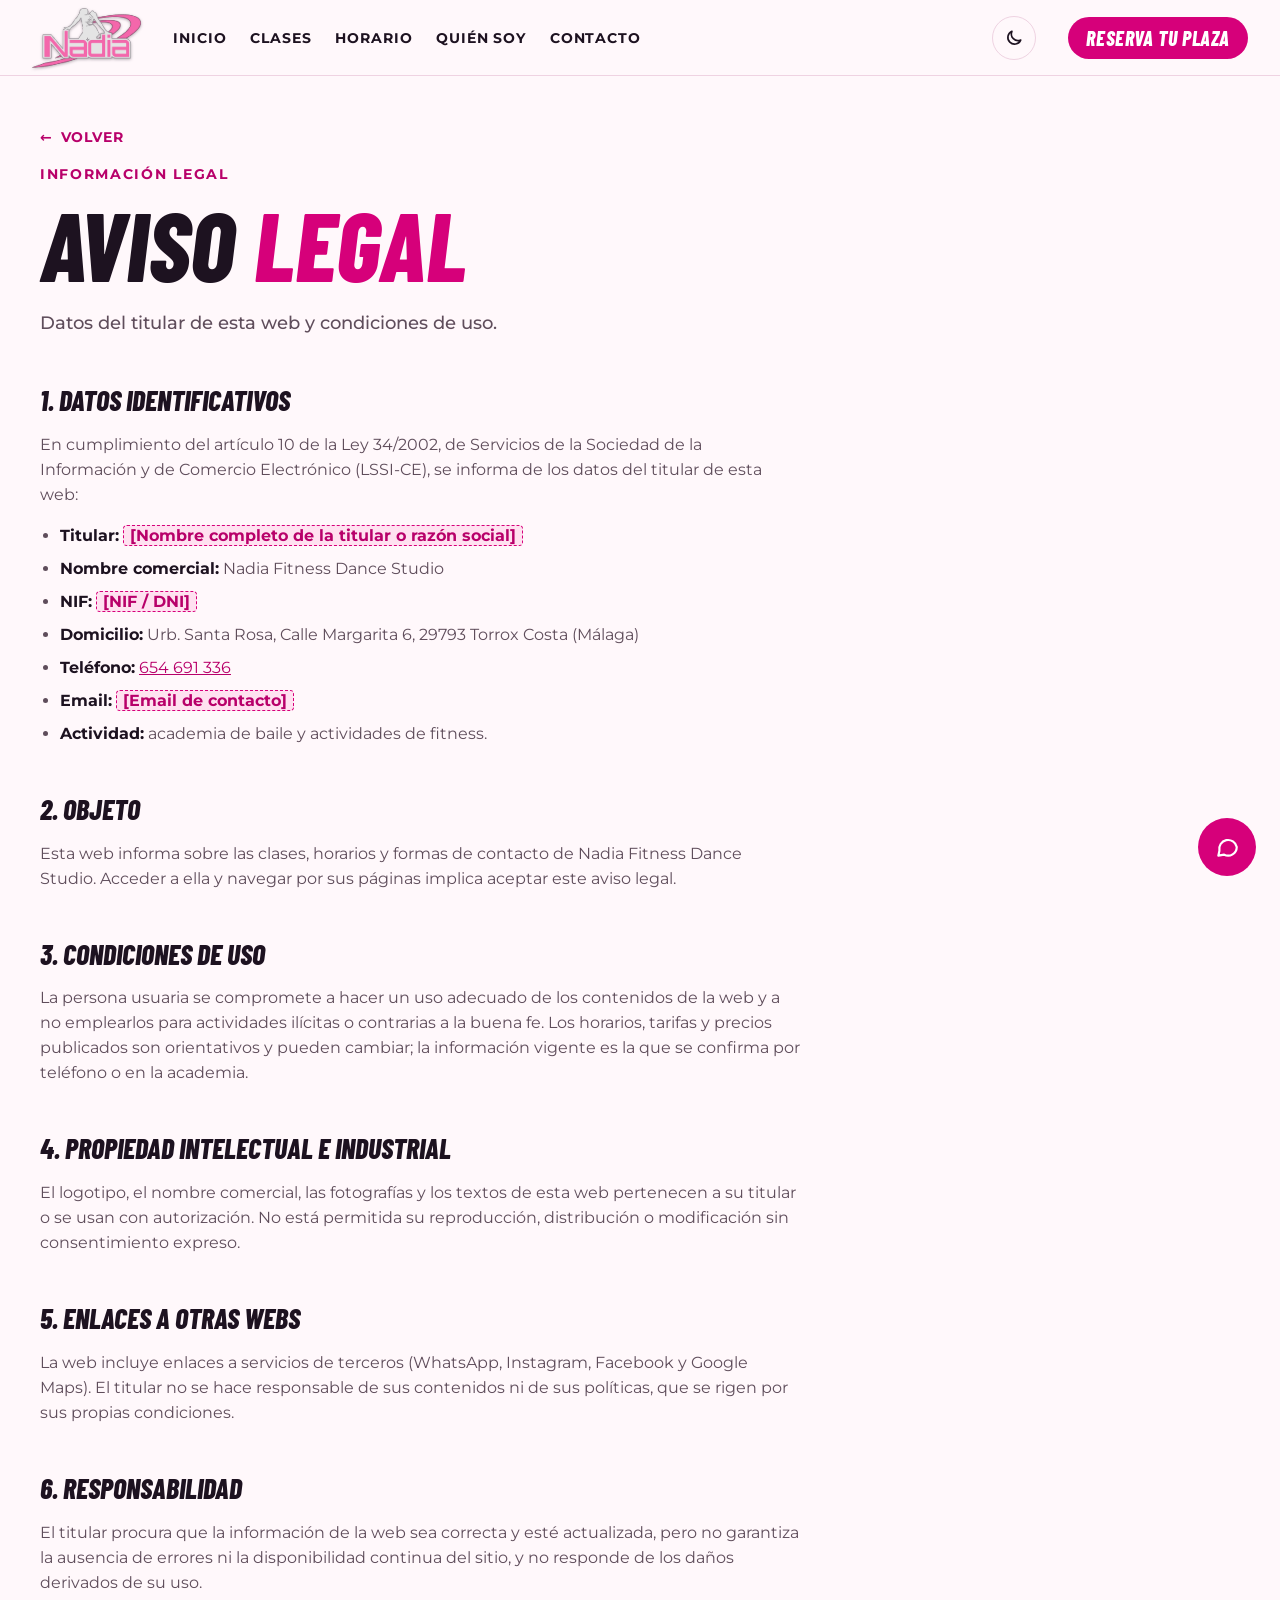
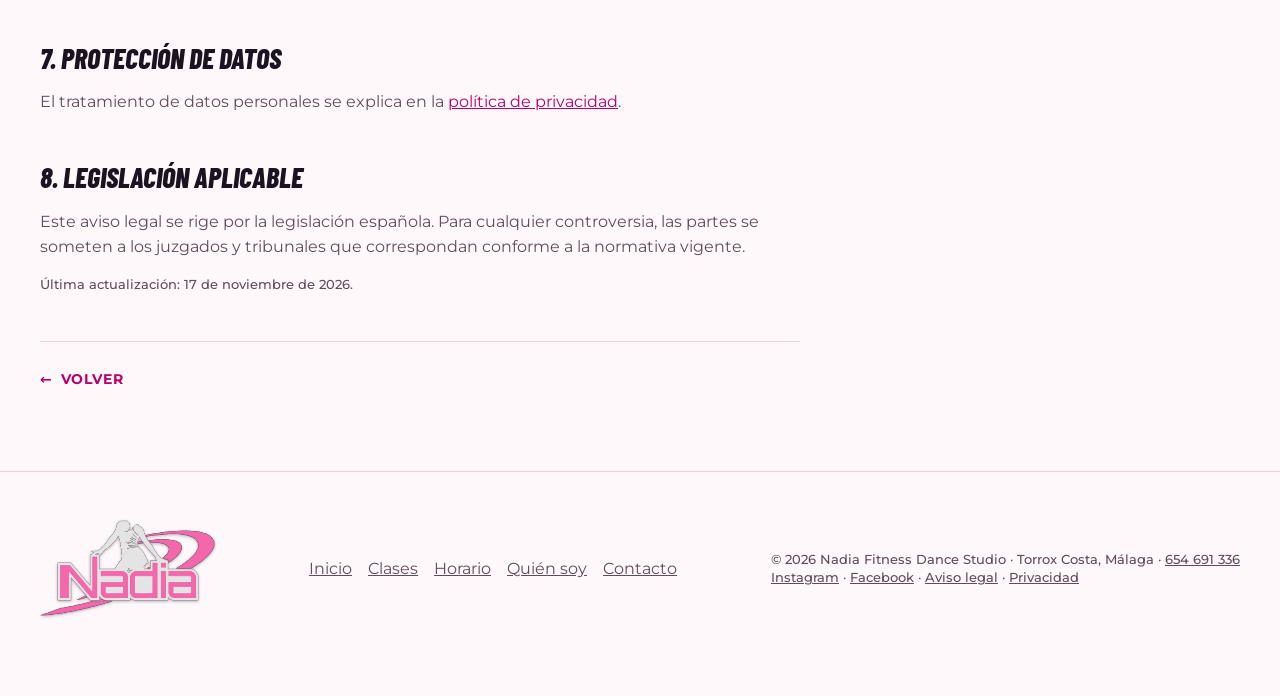
==== commit d822f25c: "Add a Volver link to the legal pages Goes back to the previous page when coming from this site; othe" ====
--- a/aviso-legal/index.html
+++ b/aviso-legal/index.html
@@ -20,14 +20,14 @@
 <meta property="og:image:height" content="630">
 <meta property="og:image:alt" content="Logotipo de Nadia Fitness Dance Studio sobre bailarines">
 <meta name="twitter:card" content="summary_large_image">
-<link rel="icon" href="../assets/img/favicon.svg?v=2" type="image/svg+xml">
+<link rel="icon" href="../assets/img/favicon.svg?v=3" type="image/svg+xml">
 <link rel="apple-touch-icon" href="../assets/img/apple-touch-icon.png">
 <link rel="manifest" href="../site.webmanifest">
 <script>try{var t=localStorage.getItem("nf-theme");if(t)document.documentElement.setAttribute("data-theme",t)}catch(e){}</script>
 <link rel="preload" href="../assets/fonts/montserrat-var-normal-latin.woff2" as="font" type="font/woff2" crossorigin>
 <link rel="preload" href="../assets/fonts/barlow-condensed-800-italic-latin.woff2" as="font" type="font/woff2" crossorigin>
 <link rel="stylesheet" href="../assets/css/fonts.css?v=1">
-<link rel="stylesheet" href="../assets/css/styles.css?v=19">
+<link rel="stylesheet" href="../assets/css/styles.css?v=22">
 <script type="application/ld+json">{"@context": "https://schema.org", "@type": "SportsActivityLocation", "name": "Nadia Fitness Dance Studio", "description": "Academia de baile y fitness en Torrox Costa: grupos de dance por niveles, Fitdance, PowerHIIT y Aquafitness.", "url": "https://negimaru.github.io/nadia-fitness/", "telephone": "+34654691336", "image": "https://negimaru.github.io/nadia-fitness/assets/img/og-nadia-fitness.jpg", "address": {"@type": "PostalAddress", "streetAddress": "Urb. Santa Rosa, Calle Margarita 6", "postalCode": "29793", "addressLocality": "Torrox Costa", "addressRegion": "Málaga", "addressCountry": "ES"}, "geo": {"@type": "GeoCoordinates", "latitude": 36.734952643097586, "longitude": -3.973681796403784}, "hasMap": "https://maps.app.goo.gl/jp69zpacG6Zni4Du5", "openingHoursSpecification": [{"@type": "OpeningHoursSpecification", "dayOfWeek": ["Monday", "Tuesday", "Wednesday", "Thursday", "Friday"], "opens": "09:30", "closes": "21:30"}], "areaServed": ["Torrox", "Torrox Costa", "Nerja", "Algarrobo"], "sameAs": ["https://www.instagram.com/nadiafitnessdancestudio/", "https://www.facebook.com/profile.php?id=61571423443783"]}</script>
 </head>
 <body>
@@ -49,6 +49,7 @@
 </header>
 <main id="main">
 <section class="nf-page-hero"><div class="nf-wrap">
+<p class="nf-back"><a class="nf-back-link" href="../" data-back><span aria-hidden="true">←</span> Volver</a></p>
 <p class="nf-eyebrow">Información legal</p>
 <h1 class="nf-d nf-h1">Aviso <span class="nf-pink">legal</span></h1>
 <p class="nf-lead">Datos del titular de esta web y condiciones de uso.</p>
@@ -81,6 +82,7 @@
 <h2>8. Legislación aplicable</h2>
 <p>Este aviso legal se rige por la legislación española. Para cualquier controversia, las partes se someten a los juzgados y tribunales que correspondan conforme a la normativa vigente.</p>
 <p class="nf-small">Última actualización: 17 de noviembre de 2026.</p>
+<p class="nf-back nf-back-end"><a class="nf-back-link" href="../" data-back><span aria-hidden="true">←</span> Volver</a></p>
 </div></section>
 </main>
 <footer class="nf-footer">
@@ -96,6 +98,6 @@
 <a class="nf-mbar-call" href="tel:+34654691336"><svg viewBox="0 0 24 24" fill="none" stroke="currentColor" stroke-width="2.2" stroke-linecap="round" stroke-linejoin="round" aria-hidden="true"><path d="M5 4h4l2 5-2.5 1.5a11 11 0 0 0 5 5L15 13l5 2v4a2 2 0 0 1-2 2A16 16 0 0 1 3 6a2 2 0 0 1 2-2z"/></svg><span>Llamar</span></a>
 <a class="nf-mbar-wa" href="https://wa.me/34654691336?text=%C2%A1Hola!%20Quiero%20informaci%C3%B3n%20sobre%20las%20clases." target="_blank" rel="noopener"><svg viewBox="0 0 24 24" fill="none" stroke="currentColor" stroke-width="2" stroke-linecap="round" stroke-linejoin="round" aria-hidden="true"><path d="M21 12a8 8 0 0 1-11.6 7.1L4 20l1-4.6A8 8 0 1 1 21 12z"/></svg><span>WhatsApp</span></a>
 </nav>
-<script src="../assets/js/main.js?v=9" defer></script>
+<script src="../assets/js/main.js?v=10" defer></script>
 </body>
 </html>
--- a/assets/css/styles.css
+++ b/assets/css/styles.css
@@ -145,6 +145,10 @@
 .nf-page-hero .nf-wrap { position: relative; }
 
 /* ---------- Sections ---------- */
+.nf-banner-wrap { padding: 0 var(--space-8); }
+.nf-banner { margin: 0; border-radius: var(--radius-lg); overflow: hidden; }
+.nf-banner img { display: block; width: 100%; aspect-ratio: 16 / 5; object-fit: cover; object-position: 50% 40%; }
+@media (max-width: 800px) { .nf-banner-wrap { padding: 0 var(--space-4); } .nf-banner img { aspect-ratio: auto; } }
 .nf-hero-tags { margin-top: var(--space-6); }
 .nf-toolbar { justify-content: space-between; margin-bottom: var(--space-6); }
 .nf-jump { margin-bottom: var(--head-gap); }
@@ -160,6 +164,12 @@
 
 /* ---------- Class cards ---------- */
 .nf-grid { display: grid; grid-template-columns: repeat(auto-fit, minmax(260px, 1fr)); gap: var(--space-6); }
+/* 7 classes = 4 dance + 3 fitness: two full rows instead of a 4+3 grid with a gap */
+.nf-grid-classes { grid-template-columns: repeat(12, minmax(0, 1fr)); }
+.nf-grid-classes > :nth-child(-n+4) { grid-column: span 3; }
+.nf-grid-classes > :nth-child(n+5) { grid-column: span 4; }
+@media (max-width: 1020px) { .nf-grid-classes > :nth-child(-n+4) { grid-column: span 6; } }
+@media (max-width: 700px) { .nf-grid-classes > * { grid-column: 1 / -1 !important; } }
 .nf-card { background: var(--surface); border: 1px solid var(--line); border-radius: var(--radius-lg); overflow: hidden; display: flex; flex-direction: column; scroll-margin-top: calc(var(--nav-height) + 24px); }
 .nf-card .nf-photo { border-radius: 0; height: 170px; }
 .nf-card-body { padding: var(--space-6); display: flex; flex-direction: column; gap: var(--space-3); flex: 1; }
@@ -345,6 +355,10 @@
 .nf-info span { color: var(--ink-muted); font-size: 15px; line-height: 22px; }
 
 /* ---------- Legal pages ---------- */
+.nf-back { margin: 0 0 var(--space-4); }
+.nf-back-end { margin: var(--space-12) 0 0; padding-top: var(--space-6); border-top: 1px solid var(--line); }
+.nf-back-link { display: inline-flex; gap: var(--space-2); font: 700 14px/18px var(--font-sans); letter-spacing: .06em; text-transform: uppercase; color: var(--pink-text); text-decoration: none; }
+.nf-back-link:hover { text-decoration: underline; }
 .nf-prose > * { max-width: 760px; }
 .nf-prose h2 { font: italic 800 28px/1.1 var(--font-display); text-transform: uppercase; margin: var(--space-12) 0 var(--space-3); }
 .nf-prose h2:first-of-type { margin-top: 0; }
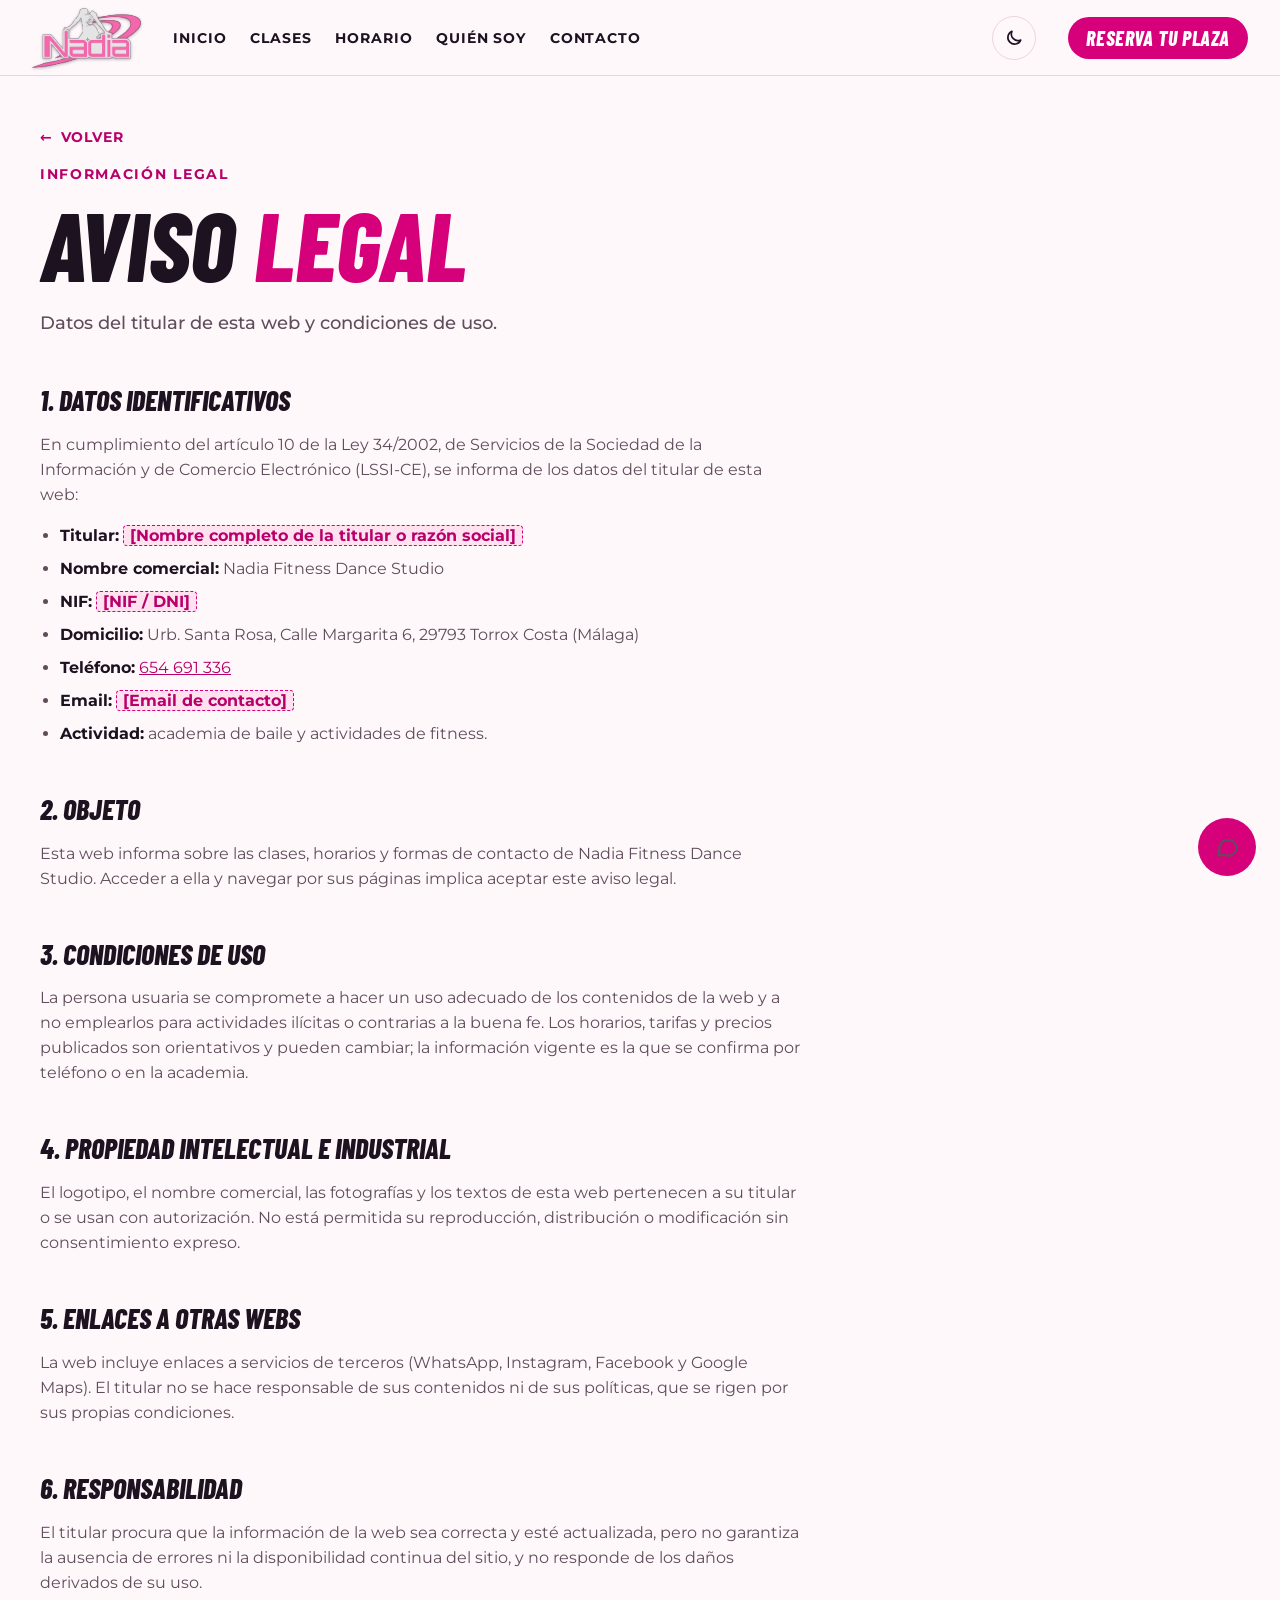
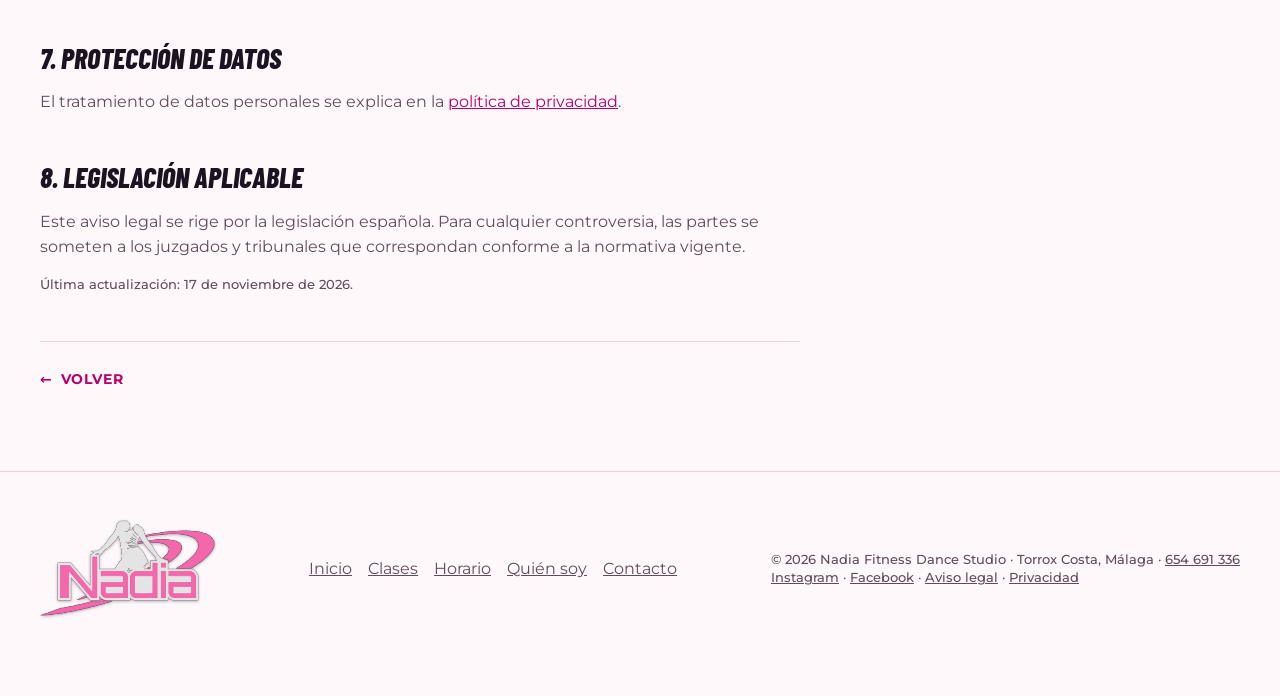
==== commit 42bcc057: "Accessibility fixes (WCAG 2.2 AA review) - Focused elements are no longer hidden under the fixed mob" ====
--- a/aviso-legal/index.html
+++ b/aviso-legal/index.html
@@ -27,7 +27,7 @@
 <link rel="preload" href="../assets/fonts/montserrat-var-normal-latin.woff2" as="font" type="font/woff2" crossorigin>
 <link rel="preload" href="../assets/fonts/barlow-condensed-800-italic-latin.woff2" as="font" type="font/woff2" crossorigin>
 <link rel="stylesheet" href="../assets/css/fonts.css?v=1">
-<link rel="stylesheet" href="../assets/css/styles.css?v=22">
+<link rel="stylesheet" href="../assets/css/styles.css?v=23">
 <script type="application/ld+json">{"@context": "https://schema.org", "@type": "SportsActivityLocation", "name": "Nadia Fitness Dance Studio", "description": "Academia de baile y fitness en Torrox Costa: grupos de dance por niveles, Fitdance, PowerHIIT y Aquafitness.", "url": "https://negimaru.github.io/nadia-fitness/", "telephone": "+34654691336", "image": "https://negimaru.github.io/nadia-fitness/assets/img/og-nadia-fitness.jpg", "address": {"@type": "PostalAddress", "streetAddress": "Urb. Santa Rosa, Calle Margarita 6", "postalCode": "29793", "addressLocality": "Torrox Costa", "addressRegion": "Málaga", "addressCountry": "ES"}, "geo": {"@type": "GeoCoordinates", "latitude": 36.734952643097586, "longitude": -3.973681796403784}, "hasMap": "https://maps.app.goo.gl/jp69zpacG6Zni4Du5", "openingHoursSpecification": [{"@type": "OpeningHoursSpecification", "dayOfWeek": ["Monday", "Tuesday", "Wednesday", "Thursday", "Friday"], "opens": "09:30", "closes": "21:30"}], "areaServed": ["Torrox", "Torrox Costa", "Nerja", "Algarrobo"], "sameAs": ["https://www.instagram.com/nadiafitnessdancestudio/", "https://www.facebook.com/profile.php?id=61571423443783"]}</script>
 </head>
 <body>
@@ -92,12 +92,12 @@
 <p class="nf-small">© <span id="year">2026</span> Nadia Fitness Dance Studio · Torrox Costa, Málaga · <a href="tel:+34654691336">654 691 336</a><br>
 <a href="https://www.instagram.com/nadiafitnessdancestudio/" rel="noopener">Instagram</a> · <a href="https://www.facebook.com/profile.php?id=61571423443783" rel="noopener">Facebook</a> · <a href="../aviso-legal/">Aviso legal</a> · <a href="../privacidad/">Privacidad</a></p>
 </div>
+<a class="nf-fab" href="https://wa.me/34654691336?text=%C2%A1Hola!%20Quiero%20informaci%C3%B3n%20sobre%20las%20clases." target="_blank" rel="noopener" aria-label="Escríbenos por WhatsApp"><svg viewBox="0 0 24 24" fill="none" stroke="currentColor" stroke-width="2" stroke-linecap="round" stroke-linejoin="round" aria-hidden="true"><path d="M21 12a8 8 0 0 1-11.6 7.1L4 20l1-4.6A8 8 0 1 1 21 12z"/></svg></a>
 </footer>
-<a class="nf-fab" href="https://wa.me/34654691336?text=%C2%A1Hola!%20Quiero%20informaci%C3%B3n%20sobre%20las%20clases." target="_blank" rel="noopener" aria-label="Escríbenos por WhatsApp"><svg viewBox="0 0 24 24" fill="none" stroke="currentColor" stroke-width="2" stroke-linecap="round" stroke-linejoin="round" aria-hidden="true"><path d="M21 12a8 8 0 0 1-11.6 7.1L4 20l1-4.6A8 8 0 1 1 21 12z"/></svg></a>
 <nav class="nf-mbar" aria-label="Contacto rápido">
 <a class="nf-mbar-call" href="tel:+34654691336"><svg viewBox="0 0 24 24" fill="none" stroke="currentColor" stroke-width="2.2" stroke-linecap="round" stroke-linejoin="round" aria-hidden="true"><path d="M5 4h4l2 5-2.5 1.5a11 11 0 0 0 5 5L15 13l5 2v4a2 2 0 0 1-2 2A16 16 0 0 1 3 6a2 2 0 0 1 2-2z"/></svg><span>Llamar</span></a>
 <a class="nf-mbar-wa" href="https://wa.me/34654691336?text=%C2%A1Hola!%20Quiero%20informaci%C3%B3n%20sobre%20las%20clases." target="_blank" rel="noopener"><svg viewBox="0 0 24 24" fill="none" stroke="currentColor" stroke-width="2" stroke-linecap="round" stroke-linejoin="round" aria-hidden="true"><path d="M21 12a8 8 0 0 1-11.6 7.1L4 20l1-4.6A8 8 0 1 1 21 12z"/></svg><span>WhatsApp</span></a>
 </nav>
-<script src="../assets/js/main.js?v=10" defer></script>
+<script src="../assets/js/main.js?v=11" defer></script>
 </body>
 </html>
--- a/assets/css/styles.css
+++ b/assets/css/styles.css
@@ -58,7 +58,7 @@
 
 /* ---------- Base ---------- */
 *, *::before, *::after { box-sizing: border-box; }
-html { scroll-behavior: smooth; }
+html { scroll-behavior: smooth; scroll-padding-top: calc(var(--nav-height) + 16px); }
 body { margin: 0; font-family: var(--font-sans); font-size: 16px; line-height: 25px; color: var(--ink); background: var(--bg); -webkit-font-smoothing: antialiased; }
 img { max-width: 100%; height: auto; }
 a { color: var(--pink-text); }
@@ -207,7 +207,7 @@
 .nf-schedule .k-dance::before { background: var(--pink); }
 .nf-schedule .k-dance time { color: var(--pink-text); }
 .nf-schedule .k-fit { background: rgba(199,125,191,.12); }
-.nf-schedule .k-fit::before { background: var(--violet); }
+.nf-schedule .k-fit::before { background: repeating-linear-gradient(to bottom, var(--violet) 0 6px, transparent 6px 10px); }
 .nf-schedule .k-fit time { color: var(--violet); }
 .nf-schedule .k-empty { background: transparent; border: 1px dashed var(--empty); }
 .nf-schedule .k-empty::before { content: none; }
@@ -219,6 +219,8 @@
 .nf-pick::before { content: ""; width: 8px; height: 8px; border-radius: 50%; background: var(--c); }
 .nf-pick.k-dance { --c: var(--pink); }
 .nf-pick.k-fit { --c: var(--violet); }
+.nf-pick.k-fit::before { background: transparent; box-shadow: inset 0 0 0 2px var(--c); }
+.nf-pick.k-fit[aria-pressed="true"]::before { box-shadow: inset 0 0 0 2px currentColor; }
 .nf-pick:hover { border-color: var(--c); }
 .nf-pick[aria-pressed="true"] { background: var(--c); border-color: var(--c); color: var(--on-violet); box-shadow: 0 0 16px color-mix(in srgb, var(--c) 55%, transparent); }
 .nf-pick.k-dance[aria-pressed="true"] { color: var(--on-pink); }
@@ -253,7 +255,7 @@
 .nf-acard.k-dance { background: rgba(242,0,133,.12); }
 .nf-acard.k-dance::before { background: var(--pink); }
 .nf-acard.k-fit { background: rgba(199,125,191,.14); }
-.nf-acard.k-fit::before { background: var(--violet); }
+.nf-acard.k-fit::before { background: repeating-linear-gradient(to bottom, var(--violet) 0 6px, transparent 6px 10px); }
 .nf-atime { display: flex; flex-direction: column; align-items: flex-end; font-variant-numeric: tabular-nums; }
 .nf-atime b { font: italic 800 24px/1 var(--font-display); }
 .nf-atime span { font: 600 12px/16px var(--font-sans); color: var(--ink-muted); margin-top: 2px; }
@@ -268,7 +270,7 @@
 .nf-legend span { display: inline-flex; gap: var(--space-2); align-items: center; }
 .nf-legend i { width: 14px; height: 14px; border-radius: 50%; display: inline-block; }
 .nf-legend i.k-dance { background: var(--pink); }
-.nf-legend i.k-fit { background: var(--violet); }
+.nf-legend i.k-fit { background: transparent; box-shadow: inset 0 0 0 3px var(--violet); }
 
 /* ---------- About ---------- */
 .nf-about { display: grid; grid-template-columns: minmax(0, 5fr) minmax(0, 7fr); gap: var(--space-12); align-items: center; }
@@ -332,6 +334,8 @@
 
 /* ---------- Contact ---------- */
 .nf-contact { display: grid; grid-template-columns: 1fr 1fr; gap: var(--space-12); align-items: start; }
+.nf-contact > *, .nf-form, .nf-field { min-width: 0; }
+.nf-field input, .nf-field select, .nf-field textarea { width: 100%; min-width: 0; }
 .nf-form { display: grid; gap: var(--space-4); background: var(--surface); border: 1px solid var(--line); border-radius: var(--radius-lg); padding: var(--space-8); }
 .nf-form > p { margin: 0; }
 .nf-field { display: grid; gap: var(--space-1); }
@@ -354,6 +358,10 @@
 .nf-info b { display: block; font: 700 13px/18px var(--font-sans); letter-spacing: .06em; text-transform: uppercase; }
 .nf-info span { color: var(--ink-muted); font-size: 15px; line-height: 22px; }
 
+/* ---------- Form errors ---------- */
+.nf-field-error { margin: 0; font: 600 14px/20px var(--font-sans); color: var(--pink-text); }
+.nf-field input[aria-invalid="true"] { border-color: var(--pink); border-width: 2px; }
+
 /* ---------- Legal pages ---------- */
 .nf-back { margin: 0 0 var(--space-4); }
 .nf-back-end { margin: var(--space-12) 0 0; padding-top: var(--space-6); border-top: 1px solid var(--line); }
@@ -396,7 +404,9 @@
   .nf-class .nf-photo { min-height: 200px; }
 }
 @media (max-width: 800px) {
-  .nf-hero-in, .nf-contact, .nf-promo, .nf-shop, .nf-steps, .nf-steps-wrap, .nf-info, .nf-cta, .nf-about { grid-template-columns: 1fr; }
+  .nf-hero-in, .nf-contact, .nf-promo, .nf-shop, .nf-steps, .nf-steps-wrap, .nf-info, .nf-cta, .nf-about { grid-template-columns: minmax(0, 1fr); }
+  .nf-phone { max-width: 100%; }
+  html { scroll-padding-bottom: calc(84px + env(safe-area-inset-bottom)); }
   .nf-steps-wrap, .nf-steps { gap: var(--space-6); }
   .nf-h2-sm { font-size: 32px; }
   .nf-about { gap: var(--space-8); }
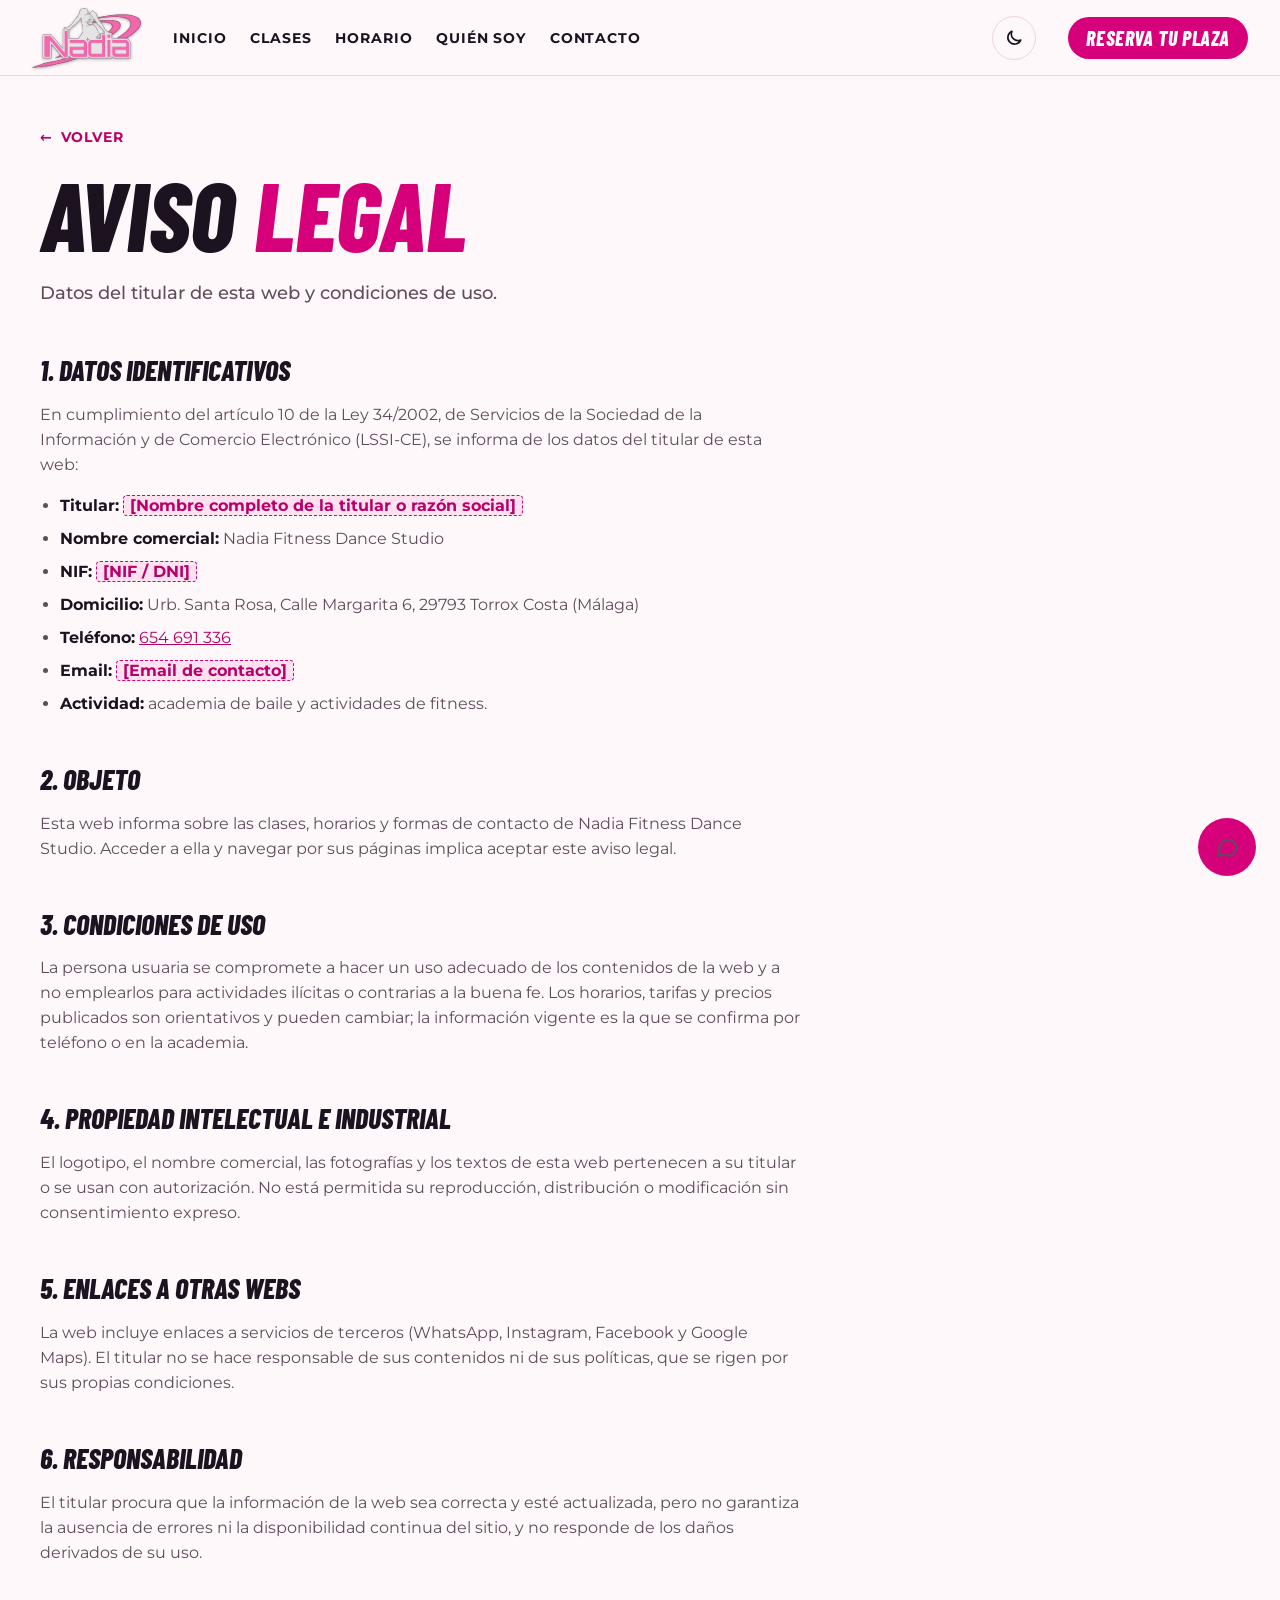
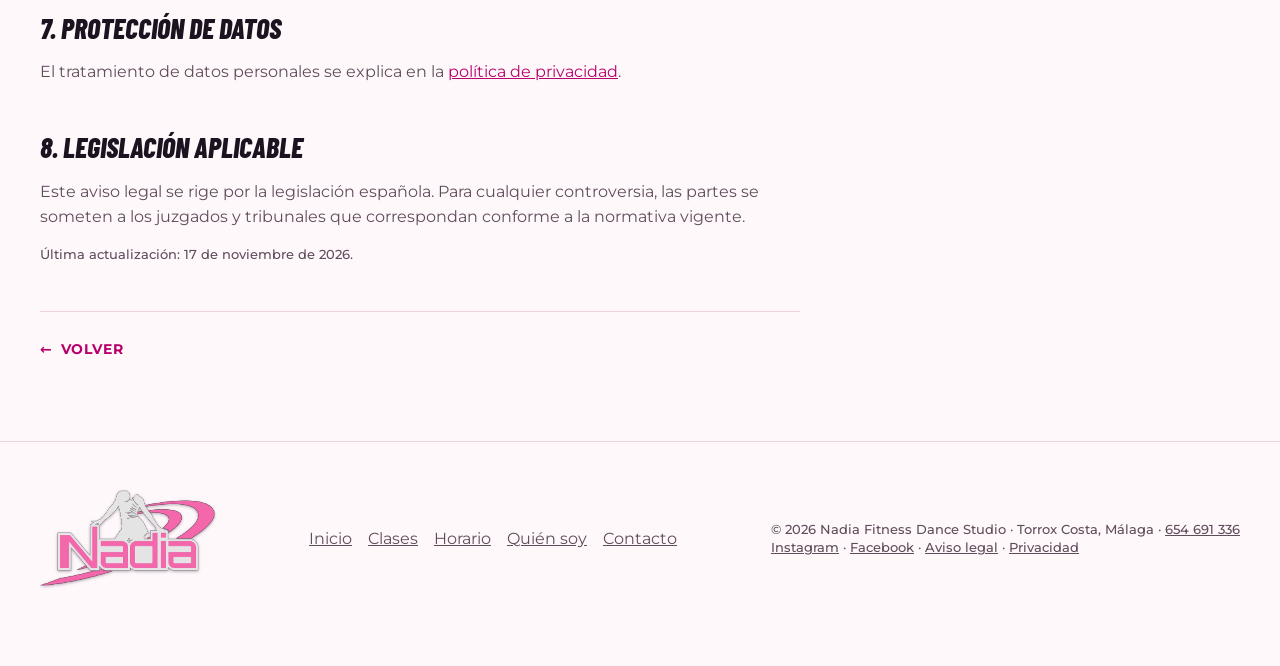
==== commit ff615584: "Usability, design and performance round - Call status next to the phone (is it answered now? otherwi" ====
--- a/aviso-legal/index.html
+++ b/aviso-legal/index.html
@@ -27,7 +27,7 @@
 <link rel="preload" href="../assets/fonts/montserrat-var-normal-latin.woff2" as="font" type="font/woff2" crossorigin>
 <link rel="preload" href="../assets/fonts/barlow-condensed-800-italic-latin.woff2" as="font" type="font/woff2" crossorigin>
 <link rel="stylesheet" href="../assets/css/fonts.css?v=1">
-<link rel="stylesheet" href="../assets/css/styles.css?v=23">
+<link rel="stylesheet" href="../assets/css/styles.css?v=24">
 <script type="application/ld+json">{"@context": "https://schema.org", "@type": "SportsActivityLocation", "name": "Nadia Fitness Dance Studio", "description": "Academia de baile y fitness en Torrox Costa: grupos de dance por niveles, Fitdance, PowerHIIT y Aquafitness.", "url": "https://negimaru.github.io/nadia-fitness/", "telephone": "+34654691336", "image": "https://negimaru.github.io/nadia-fitness/assets/img/og-nadia-fitness.jpg", "address": {"@type": "PostalAddress", "streetAddress": "Urb. Santa Rosa, Calle Margarita 6", "postalCode": "29793", "addressLocality": "Torrox Costa", "addressRegion": "Málaga", "addressCountry": "ES"}, "geo": {"@type": "GeoCoordinates", "latitude": 36.734952643097586, "longitude": -3.973681796403784}, "hasMap": "https://maps.app.goo.gl/jp69zpacG6Zni4Du5", "openingHoursSpecification": [{"@type": "OpeningHoursSpecification", "dayOfWeek": ["Monday", "Tuesday", "Wednesday", "Thursday", "Friday"], "opens": "09:30", "closes": "21:30"}], "areaServed": ["Torrox", "Torrox Costa", "Nerja", "Algarrobo"], "sameAs": ["https://www.instagram.com/nadiafitnessdancestudio/", "https://www.facebook.com/profile.php?id=61571423443783"]}</script>
 </head>
 <body>
@@ -50,7 +50,6 @@
 <main id="main">
 <section class="nf-page-hero"><div class="nf-wrap">
 <p class="nf-back"><a class="nf-back-link" href="../" data-back><span aria-hidden="true">←</span> Volver</a></p>
-<p class="nf-eyebrow">Información legal</p>
 <h1 class="nf-d nf-h1">Aviso <span class="nf-pink">legal</span></h1>
 <p class="nf-lead">Datos del titular de esta web y condiciones de uso.</p>
 </div></section>
@@ -98,6 +97,6 @@
 <a class="nf-mbar-call" href="tel:+34654691336"><svg viewBox="0 0 24 24" fill="none" stroke="currentColor" stroke-width="2.2" stroke-linecap="round" stroke-linejoin="round" aria-hidden="true"><path d="M5 4h4l2 5-2.5 1.5a11 11 0 0 0 5 5L15 13l5 2v4a2 2 0 0 1-2 2A16 16 0 0 1 3 6a2 2 0 0 1 2-2z"/></svg><span>Llamar</span></a>
 <a class="nf-mbar-wa" href="https://wa.me/34654691336?text=%C2%A1Hola!%20Quiero%20informaci%C3%B3n%20sobre%20las%20clases." target="_blank" rel="noopener"><svg viewBox="0 0 24 24" fill="none" stroke="currentColor" stroke-width="2" stroke-linecap="round" stroke-linejoin="round" aria-hidden="true"><path d="M21 12a8 8 0 0 1-11.6 7.1L4 20l1-4.6A8 8 0 1 1 21 12z"/></svg><span>WhatsApp</span></a>
 </nav>
-<script src="../assets/js/main.js?v=11" defer></script>
+<script src="../assets/js/main.js?v=12" defer></script>
 </body>
 </html>
--- a/assets/css/styles.css
+++ b/assets/css/styles.css
@@ -358,6 +358,43 @@
 .nf-info b { display: block; font: 700 13px/18px var(--font-sans); letter-spacing: .06em; text-transform: uppercase; }
 .nf-info span { color: var(--ink-muted); font-size: 15px; line-height: 22px; }
 
+/* ---------- Call status ---------- */
+.nf-call-status { display: flex; align-items: center; gap: var(--space-2); margin: var(--space-4) 0 0; max-width: 360px; font: 600 14px/20px var(--font-sans); color: var(--ink-muted); }
+.nf-call-status:empty { display: none; }
+.nf-call-status::before { content: ""; width: 10px; height: 10px; border-radius: 50%; background: var(--ink-muted); flex: none; }
+.nf-call-status.is-open { color: var(--ink); }
+.nf-call-status.is-open::before { background: #2F9E5B; }
+
+/* ---------- Print: the timetable on one A4 sheet ---------- */
+.nf-print-btn { display: none; }
+.nf-print-only { display: none; }
+@media print {
+  @page { size: A4 landscape; margin: 12mm; }
+  html, body { background: #fff !important; color: #000 !important; }
+  .nf-nav, .nf-footer, .nf-fab, .nf-mbar, .nf-filter, .nf-agenda, .nf-print-btn, .skip, .nf-section-alt, .nf-toolbar > .nf-small { display: none !important; }
+  .nf-print-only { display: block !important; margin: 0 0 4mm; font: 600 11pt/1.4 var(--font-sans); }
+  .nf-page-hero { padding: 0 0 4mm; }
+  .nf-page-hero .nf-h1 { font-size: 32pt; color: #000; }
+  .nf-page-hero .nf-lead { color: #000; font-size: 11pt; margin-top: 2mm; }
+  .nf-pink { color: #000 !important; }
+  .nf-section { padding: 4mm 0 0 !important; }
+  .has-agenda > .nf-sched-scroll { display: block !important; }
+  .nf-sched-wrap { background: #fff !important; border: 1px solid #000; min-width: 0 !important; padding: 2mm; }
+  .nf-schedule { color: #000; }
+  .nf-schedule thead th { color: #000; font-size: 13pt; }
+  .nf-schedule th.k-slot { background: #fff !important; color: #000; }
+  .nf-schedule { border-spacing: 2px; }
+  .nf-schedule td { background: #fff !important; box-shadow: none !important; transform: none !important; opacity: 1 !important; filter: none !important; height: auto !important; padding: 4px 6px !important; border: 1px solid #bbb; border-radius: 4px; }
+  .nf-schedule thead th { padding: 2px 4px 6px; }
+  .nf-page-hero .nf-lead { display: none; }
+  .nf-schedule td::before { display: none; }
+  .nf-schedule .k-dance { border-left: 3px solid #000; }
+  .nf-schedule .k-fit { border-left: 3px dashed #000; }
+  .nf-schedule td b, .nf-schedule td time, .nf-schedule td small { color: #000 !important; font-size: 9pt; }
+  .nf-legend i.k-dance { background: #000; } .nf-legend i.k-fit { box-shadow: inset 0 0 0 3px #000; }
+  .nf-legend .nf-small { color: #000; }
+}
+
 /* ---------- Form errors ---------- */
 .nf-field-error { margin: 0; font: 600 14px/20px var(--font-sans); color: var(--pink-text); }
 .nf-field input[aria-invalid="true"] { border-color: var(--pink); border-width: 2px; }
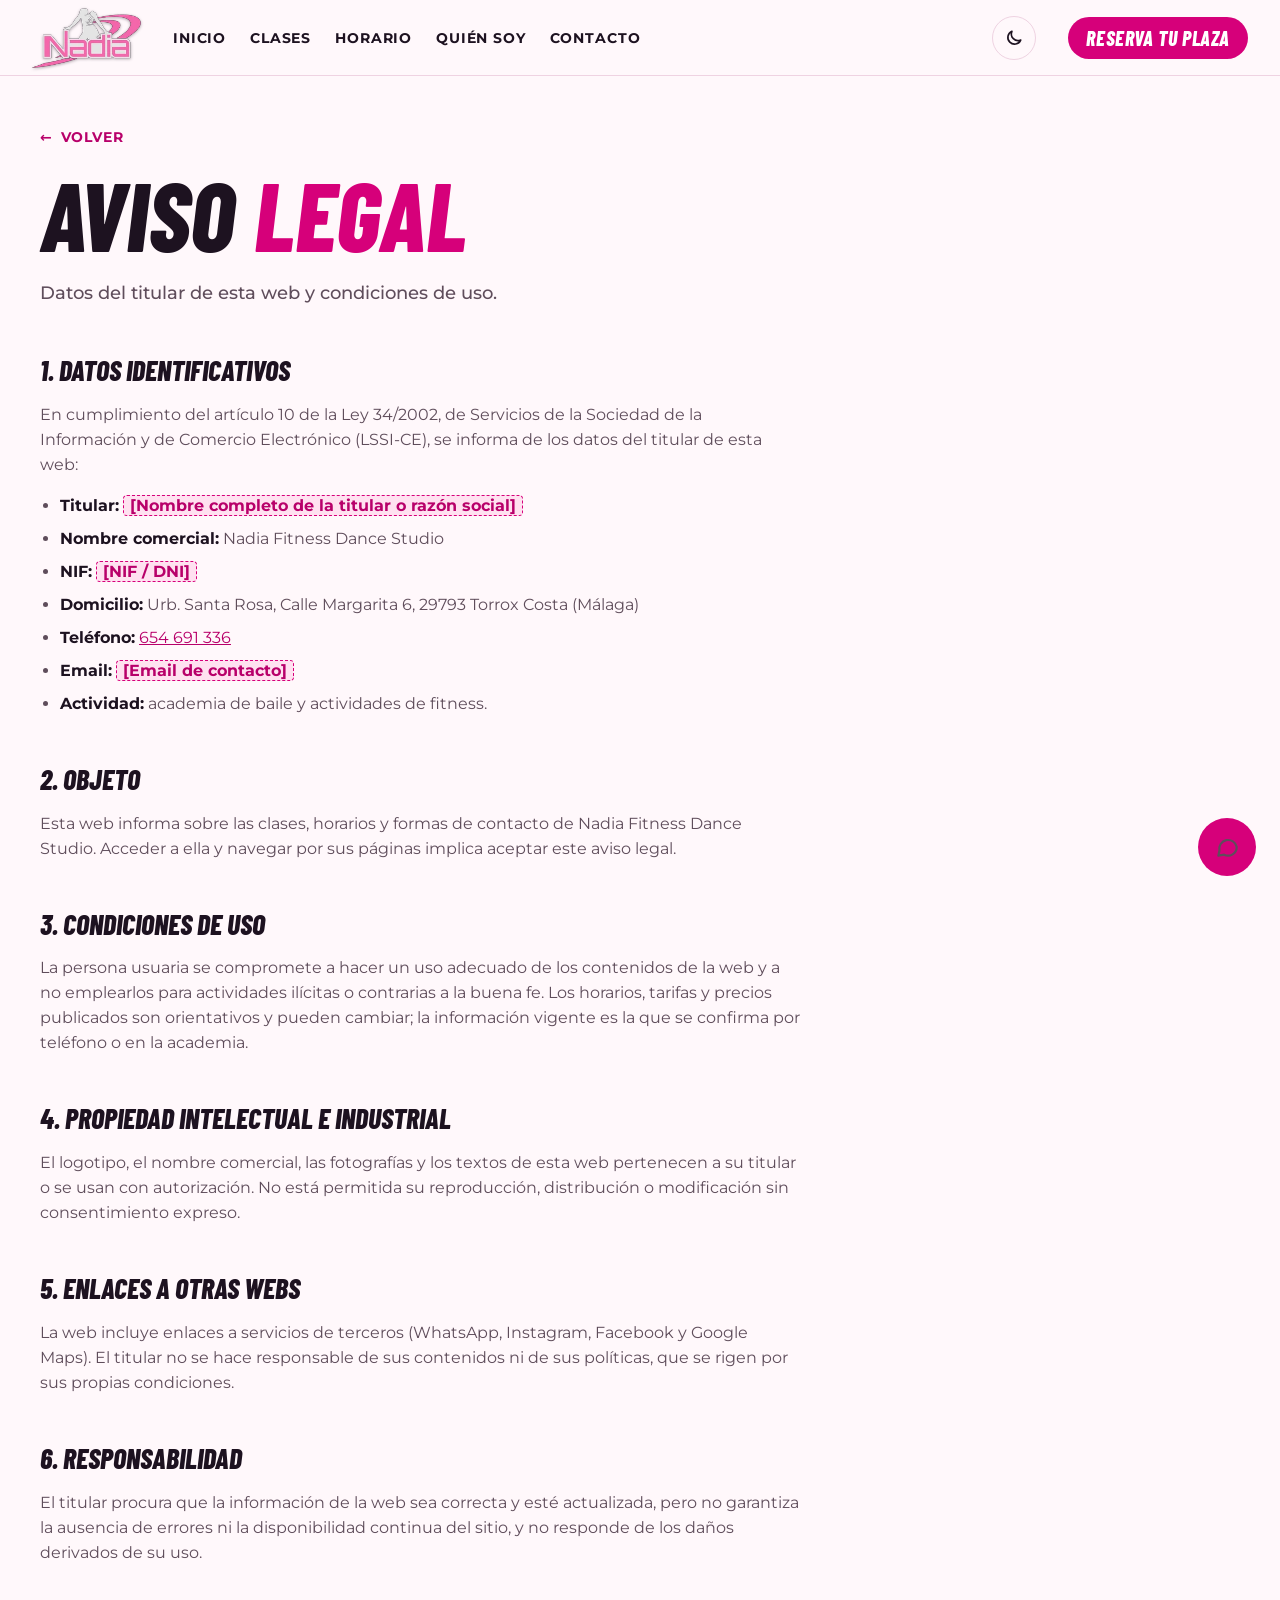
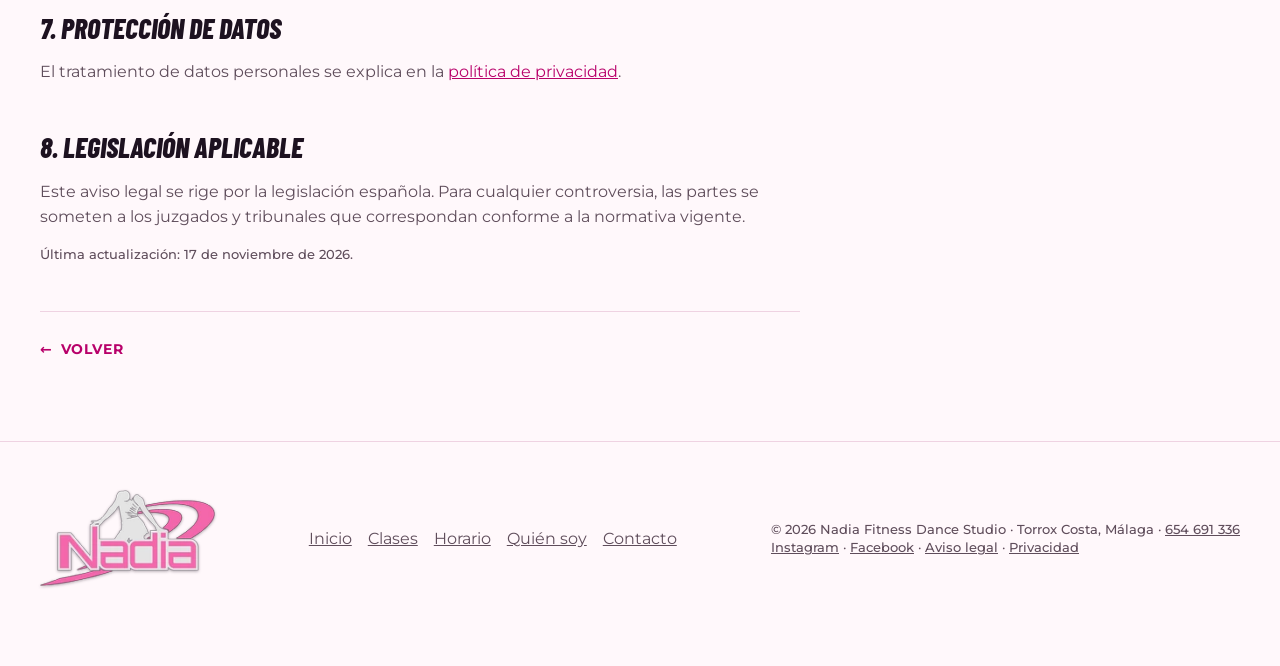
==== commit a2b2323d: "Responsive logo and photos, single render-blocking CSS Co-Authored-By: Claude Opus 5.5 <noreply@anth" ====
--- a/aviso-legal/index.html
+++ b/aviso-legal/index.html
@@ -26,14 +26,13 @@
 <script>try{var t=localStorage.getItem("nf-theme");if(t)document.documentElement.setAttribute("data-theme",t)}catch(e){}</script>
 <link rel="preload" href="../assets/fonts/montserrat-var-normal-latin.woff2" as="font" type="font/woff2" crossorigin>
 <link rel="preload" href="../assets/fonts/barlow-condensed-800-italic-latin.woff2" as="font" type="font/woff2" crossorigin>
-<link rel="stylesheet" href="../assets/css/fonts.css?v=1">
-<link rel="stylesheet" href="../assets/css/styles.css?v=24">
+<link rel="stylesheet" href="../assets/css/styles.css?v=25">
 <script type="application/ld+json">{"@context": "https://schema.org", "@type": "SportsActivityLocation", "name": "Nadia Fitness Dance Studio", "description": "Academia de baile y fitness en Torrox Costa: grupos de dance por niveles, Fitdance, PowerHIIT y Aquafitness.", "url": "https://negimaru.github.io/nadia-fitness/", "telephone": "+34654691336", "image": "https://negimaru.github.io/nadia-fitness/assets/img/og-nadia-fitness.jpg", "address": {"@type": "PostalAddress", "streetAddress": "Urb. Santa Rosa, Calle Margarita 6", "postalCode": "29793", "addressLocality": "Torrox Costa", "addressRegion": "Málaga", "addressCountry": "ES"}, "geo": {"@type": "GeoCoordinates", "latitude": 36.734952643097586, "longitude": -3.973681796403784}, "hasMap": "https://maps.app.goo.gl/jp69zpacG6Zni4Du5", "openingHoursSpecification": [{"@type": "OpeningHoursSpecification", "dayOfWeek": ["Monday", "Tuesday", "Wednesday", "Thursday", "Friday"], "opens": "09:30", "closes": "21:30"}], "areaServed": ["Torrox", "Torrox Costa", "Nerja", "Algarrobo"], "sameAs": ["https://www.instagram.com/nadiafitnessdancestudio/", "https://www.facebook.com/profile.php?id=61571423443783"]}</script>
 </head>
 <body>
 <a class="skip" href="#main">Saltar al contenido</a>
 <header class="nf-nav">
-<a class="nf-logo" href="../"><img src="../assets/img/logo.png?v=3" alt="Nadia Fitness Dance Studio, inicio" width="110" height="60"></a>
+<a class="nf-logo" href="../"><img src="../assets/img/logo-280.webp" srcset="../assets/img/logo-140.webp 140w, ../assets/img/logo-200.webp 200w, ../assets/img/logo-280.webp 280w, ../assets/img/logo-340.webp 340w, ../assets/img/logo-400.webp 400w" sizes="175px" alt="Nadia Fitness Dance Studio, inicio" width="110" height="60"></a>
 <nav aria-label="Principal" style="display:contents">
 <button class="nf-menu" type="button" aria-expanded="false" aria-controls="menu" aria-label="Abrir menú"><svg viewBox="0 0 24 24" fill="none" stroke="currentColor" stroke-width="2" stroke-linecap="round" aria-hidden="true"><path d="M4 7h16M4 12h16M4 17h16"/></svg></button>
 <ul id="menu">
@@ -86,7 +85,7 @@
 </main>
 <footer class="nf-footer">
 <div class="nf-wrap nf-footer-in">
-<a class="nf-logo nf-logo-footer" href="../"><img src="../assets/img/logo.png?v=3" alt="Nadia Fitness Dance Studio, inicio" width="176" height="96"></a>
+<a class="nf-logo nf-logo-footer" href="../"><img src="../assets/img/logo-280.webp" srcset="../assets/img/logo-140.webp 140w, ../assets/img/logo-200.webp 200w, ../assets/img/logo-280.webp 280w, ../assets/img/logo-340.webp 340w, ../assets/img/logo-400.webp 400w" sizes="175px" alt="Nadia Fitness Dance Studio, inicio" width="176" height="96"></a>
 <nav aria-label="Pie"><ul><li><a href="../">Inicio</a></li><li><a href="../clases/">Clases</a></li><li><a href="../horario/">Horario</a></li><li><a href="../quien-soy/">Quién soy</a></li><li><a href="../contacto/">Contacto</a></li></ul></nav>
 <p class="nf-small">© <span id="year">2026</span> Nadia Fitness Dance Studio · Torrox Costa, Málaga · <a href="tel:+34654691336">654 691 336</a><br>
 <a href="https://www.instagram.com/nadiafitnessdancestudio/" rel="noopener">Instagram</a> · <a href="https://www.facebook.com/profile.php?id=61571423443783" rel="noopener">Facebook</a> · <a href="../aviso-legal/">Aviso legal</a> · <a href="../privacidad/">Privacidad</a></p>
--- a/assets/css/styles.css
+++ b/assets/css/styles.css
@@ -1,3 +1,167 @@
+/* Self-hosted Google Fonts (SIL Open Font License 1.1): Barlow Condensed, Montserrat. Subsets: latin, latin-ext. */
+/* latin-ext */
+@font-face {
+  font-family: 'Barlow Condensed';
+  font-style: italic;
+  font-weight: 700;
+  font-display: swap;
+  src: url(../fonts/barlow-condensed-700-italic-latin-ext.woff2) format('woff2');
+  unicode-range: U+0100-02BA, U+02BD-02C5, U+02C7-02CC, U+02CE-02D7, U+02DD-02FF, U+0304, U+0308, U+0329, U+1D00-1DBF, U+1E00-1E9F, U+1EF2-1EFF, U+2020, U+20A0-20AB, U+20AD-20C4, U+2113, U+2C60-2C7F, U+A720-A7FF;
+}
+/* latin */
+@font-face {
+  font-family: 'Barlow Condensed';
+  font-style: italic;
+  font-weight: 700;
+  font-display: swap;
+  src: url(../fonts/barlow-condensed-700-italic-latin.woff2) format('woff2');
+  unicode-range: U+0000-00FF, U+0131, U+0152-0153, U+02BB-02BC, U+02C6, U+02DA, U+02DC, U+0304, U+0308, U+0329, U+2000-206F, U+20AC, U+2122, U+2191, U+2193, U+2212, U+2215, U+FEFF, U+FFFD;
+}
+/* latin-ext */
+@font-face {
+  font-family: 'Barlow Condensed';
+  font-style: italic;
+  font-weight: 800;
+  font-display: swap;
+  src: url(../fonts/barlow-condensed-800-italic-latin-ext.woff2) format('woff2');
+  unicode-range: U+0100-02BA, U+02BD-02C5, U+02C7-02CC, U+02CE-02D7, U+02DD-02FF, U+0304, U+0308, U+0329, U+1D00-1DBF, U+1E00-1E9F, U+1EF2-1EFF, U+2020, U+20A0-20AB, U+20AD-20C4, U+2113, U+2C60-2C7F, U+A720-A7FF;
+}
+/* latin */
+@font-face {
+  font-family: 'Barlow Condensed';
+  font-style: italic;
+  font-weight: 800;
+  font-display: swap;
+  src: url(../fonts/barlow-condensed-800-italic-latin.woff2) format('woff2');
+  unicode-range: U+0000-00FF, U+0131, U+0152-0153, U+02BB-02BC, U+02C6, U+02DA, U+02DC, U+0304, U+0308, U+0329, U+2000-206F, U+20AC, U+2122, U+2191, U+2193, U+2212, U+2215, U+FEFF, U+FFFD;
+}
+/* latin-ext */
+@font-face {
+  font-family: 'Barlow Condensed';
+  font-style: normal;
+  font-weight: 700;
+  font-display: swap;
+  src: url(../fonts/barlow-condensed-700-normal-latin-ext.woff2) format('woff2');
+  unicode-range: U+0100-02BA, U+02BD-02C5, U+02C7-02CC, U+02CE-02D7, U+02DD-02FF, U+0304, U+0308, U+0329, U+1D00-1DBF, U+1E00-1E9F, U+1EF2-1EFF, U+2020, U+20A0-20AB, U+20AD-20C4, U+2113, U+2C60-2C7F, U+A720-A7FF;
+}
+/* latin */
+@font-face {
+  font-family: 'Barlow Condensed';
+  font-style: normal;
+  font-weight: 700;
+  font-display: swap;
+  src: url(../fonts/barlow-condensed-700-normal-latin.woff2) format('woff2');
+  unicode-range: U+0000-00FF, U+0131, U+0152-0153, U+02BB-02BC, U+02C6, U+02DA, U+02DC, U+0304, U+0308, U+0329, U+2000-206F, U+20AC, U+2122, U+2191, U+2193, U+2212, U+2215, U+FEFF, U+FFFD;
+}
+/* latin-ext */
+@font-face {
+  font-family: 'Barlow Condensed';
+  font-style: normal;
+  font-weight: 800;
+  font-display: swap;
+  src: url(../fonts/barlow-condensed-800-normal-latin-ext.woff2) format('woff2');
+  unicode-range: U+0100-02BA, U+02BD-02C5, U+02C7-02CC, U+02CE-02D7, U+02DD-02FF, U+0304, U+0308, U+0329, U+1D00-1DBF, U+1E00-1E9F, U+1EF2-1EFF, U+2020, U+20A0-20AB, U+20AD-20C4, U+2113, U+2C60-2C7F, U+A720-A7FF;
+}
+/* latin */
+@font-face {
+  font-family: 'Barlow Condensed';
+  font-style: normal;
+  font-weight: 800;
+  font-display: swap;
+  src: url(../fonts/barlow-condensed-800-normal-latin.woff2) format('woff2');
+  unicode-range: U+0000-00FF, U+0131, U+0152-0153, U+02BB-02BC, U+02C6, U+02DA, U+02DC, U+0304, U+0308, U+0329, U+2000-206F, U+20AC, U+2122, U+2191, U+2193, U+2212, U+2215, U+FEFF, U+FFFD;
+}
+/* latin-ext */
+@font-face {
+  font-family: 'Montserrat';
+  font-style: normal;
+  font-weight: 400;
+  font-display: swap;
+  src: url(../fonts/montserrat-var-normal-latin-ext.woff2) format('woff2');
+  unicode-range: U+0100-02BA, U+02BD-02C5, U+02C7-02CC, U+02CE-02D7, U+02DD-02FF, U+0304, U+0308, U+0329, U+1D00-1DBF, U+1E00-1E9F, U+1EF2-1EFF, U+2020, U+20A0-20AB, U+20AD-20C4, U+2113, U+2C60-2C7F, U+A720-A7FF;
+}
+/* latin */
+@font-face {
+  font-family: 'Montserrat';
+  font-style: normal;
+  font-weight: 400;
+  font-display: swap;
+  src: url(../fonts/montserrat-var-normal-latin.woff2) format('woff2');
+  unicode-range: U+0000-00FF, U+0131, U+0152-0153, U+02BB-02BC, U+02C6, U+02DA, U+02DC, U+0304, U+0308, U+0329, U+2000-206F, U+20AC, U+2122, U+2191, U+2193, U+2212, U+2215, U+FEFF, U+FFFD;
+}
+/* latin-ext */
+@font-face {
+  font-family: 'Montserrat';
+  font-style: normal;
+  font-weight: 500;
+  font-display: swap;
+  src: url(../fonts/montserrat-var-normal-latin-ext.woff2) format('woff2');
+  unicode-range: U+0100-02BA, U+02BD-02C5, U+02C7-02CC, U+02CE-02D7, U+02DD-02FF, U+0304, U+0308, U+0329, U+1D00-1DBF, U+1E00-1E9F, U+1EF2-1EFF, U+2020, U+20A0-20AB, U+20AD-20C4, U+2113, U+2C60-2C7F, U+A720-A7FF;
+}
+/* latin */
+@font-face {
+  font-family: 'Montserrat';
+  font-style: normal;
+  font-weight: 500;
+  font-display: swap;
+  src: url(../fonts/montserrat-var-normal-latin.woff2) format('woff2');
+  unicode-range: U+0000-00FF, U+0131, U+0152-0153, U+02BB-02BC, U+02C6, U+02DA, U+02DC, U+0304, U+0308, U+0329, U+2000-206F, U+20AC, U+2122, U+2191, U+2193, U+2212, U+2215, U+FEFF, U+FFFD;
+}
+/* latin-ext */
+@font-face {
+  font-family: 'Montserrat';
+  font-style: normal;
+  font-weight: 600;
+  font-display: swap;
+  src: url(../fonts/montserrat-var-normal-latin-ext.woff2) format('woff2');
+  unicode-range: U+0100-02BA, U+02BD-02C5, U+02C7-02CC, U+02CE-02D7, U+02DD-02FF, U+0304, U+0308, U+0329, U+1D00-1DBF, U+1E00-1E9F, U+1EF2-1EFF, U+2020, U+20A0-20AB, U+20AD-20C4, U+2113, U+2C60-2C7F, U+A720-A7FF;
+}
+/* latin */
+@font-face {
+  font-family: 'Montserrat';
+  font-style: normal;
+  font-weight: 600;
+  font-display: swap;
+  src: url(../fonts/montserrat-var-normal-latin.woff2) format('woff2');
+  unicode-range: U+0000-00FF, U+0131, U+0152-0153, U+02BB-02BC, U+02C6, U+02DA, U+02DC, U+0304, U+0308, U+0329, U+2000-206F, U+20AC, U+2122, U+2191, U+2193, U+2212, U+2215, U+FEFF, U+FFFD;
+}
+/* latin-ext */
+@font-face {
+  font-family: 'Montserrat';
+  font-style: normal;
+  font-weight: 700;
+  font-display: swap;
+  src: url(../fonts/montserrat-var-normal-latin-ext.woff2) format('woff2');
+  unicode-range: U+0100-02BA, U+02BD-02C5, U+02C7-02CC, U+02CE-02D7, U+02DD-02FF, U+0304, U+0308, U+0329, U+1D00-1DBF, U+1E00-1E9F, U+1EF2-1EFF, U+2020, U+20A0-20AB, U+20AD-20C4, U+2113, U+2C60-2C7F, U+A720-A7FF;
+}
+/* latin */
+@font-face {
+  font-family: 'Montserrat';
+  font-style: normal;
+  font-weight: 700;
+  font-display: swap;
+  src: url(../fonts/montserrat-var-normal-latin.woff2) format('woff2');
+  unicode-range: U+0000-00FF, U+0131, U+0152-0153, U+02BB-02BC, U+02C6, U+02DA, U+02DC, U+0304, U+0308, U+0329, U+2000-206F, U+20AC, U+2122, U+2191, U+2193, U+2212, U+2215, U+FEFF, U+FFFD;
+}
+/* latin-ext */
+@font-face {
+  font-family: 'Montserrat';
+  font-style: normal;
+  font-weight: 800;
+  font-display: swap;
+  src: url(../fonts/montserrat-var-normal-latin-ext.woff2) format('woff2');
+  unicode-range: U+0100-02BA, U+02BD-02C5, U+02C7-02CC, U+02CE-02D7, U+02DD-02FF, U+0304, U+0308, U+0329, U+1D00-1DBF, U+1E00-1E9F, U+1EF2-1EFF, U+2020, U+20A0-20AB, U+20AD-20C4, U+2113, U+2C60-2C7F, U+A720-A7FF;
+}
+/* latin */
+@font-face {
+  font-family: 'Montserrat';
+  font-style: normal;
+  font-weight: 800;
+  font-display: swap;
+  src: url(../fonts/montserrat-var-normal-latin.woff2) format('woff2');
+  unicode-range: U+0000-00FF, U+0131, U+0152-0153, U+02BB-02BC, U+02C6, U+02DA, U+02DC, U+0304, U+0308, U+0329, U+2000-206F, U+20AC, U+2122, U+2191, U+2193, U+2212, U+2215, U+FEFF, U+FFFD;
+}
+
 /* Nadia Fitness Dance Studio — site styles.
    Design tokens and components of the «Nadia Fitness» design system. */
 
